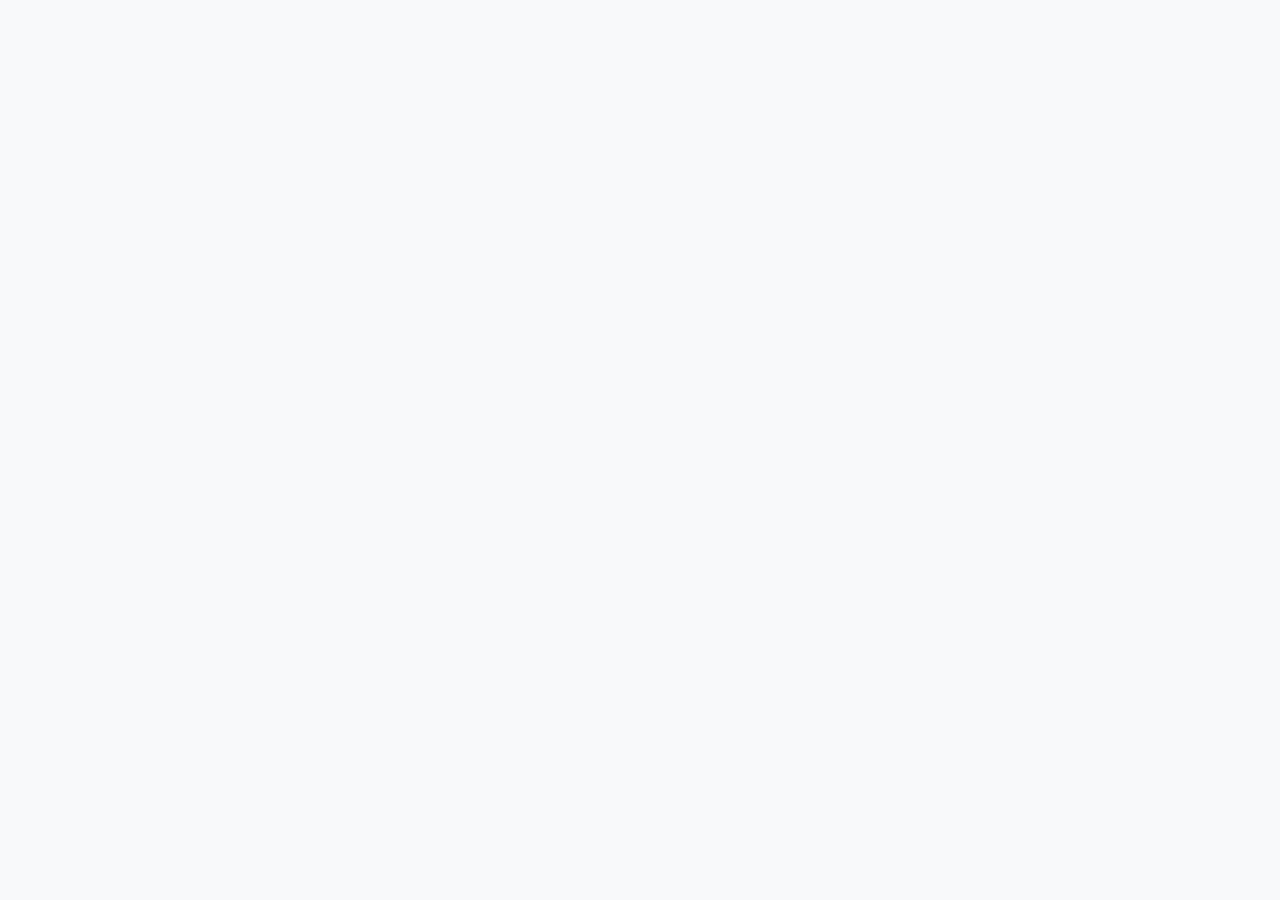
==== index.html @ db217e73 "Add files via upload Đẩy code web lên lần đầu" ====
<!doctype html>
<html lang="en">
  <head>
    <meta charset="UTF-8" />
    <meta name="viewport" content="width=device-width, initial-scale=1.0" />
    <title>My Google AI Studio App</title>
    <script type="module" crossorigin src="/assets/index-Dp4hn4oS.js"></script>
    <link rel="stylesheet" crossorigin href="/assets/index-V5Ql2SDC.css">
  </head>
  <body>
    <div id="root"></div>
  </body>
</html>
---- assets/index-V5Ql2SDC.css ----
@import"https://fonts.googleapis.com/css2?family=Inter:wght@400;500;600;700&family=Playfair+Display:ital,wght@0,400;0,600;0,700;1,400&display=swap";/*! tailwindcss v4.2.1 | MIT License | https://tailwindcss.com */@layer properties{@supports (((-webkit-hyphens:none)) and (not (margin-trim:inline))) or ((-moz-orient:inline) and (not (color:rgb(from red r g b)))){*,:before,:after,::backdrop{--tw-translate-x:0;--tw-translate-y:0;--tw-translate-z:0;--tw-rotate-x:initial;--tw-rotate-y:initial;--tw-rotate-z:initial;--tw-skew-x:initial;--tw-skew-y:initial;--tw-space-y-reverse:0;--tw-space-x-reverse:0;--tw-divide-y-reverse:0;--tw-border-style:solid;--tw-gradient-position:initial;--tw-gradient-from:#0000;--tw-gradient-via:#0000;--tw-gradient-to:#0000;--tw-gradient-stops:initial;--tw-gradient-via-stops:initial;--tw-gradient-from-position:0%;--tw-gradient-via-position:50%;--tw-gradient-to-position:100%;--tw-leading:initial;--tw-font-weight:initial;--tw-tracking:initial;--tw-shadow:0 0 #0000;--tw-shadow-color:initial;--tw-shadow-alpha:100%;--tw-inset-shadow:0 0 #0000;--tw-inset-shadow-color:initial;--tw-inset-shadow-alpha:100%;--tw-ring-color:initial;--tw-ring-shadow:0 0 #0000;--tw-inset-ring-color:initial;--tw-inset-ring-shadow:0 0 #0000;--tw-ring-inset:initial;--tw-ring-offset-width:0px;--tw-ring-offset-color:#fff;--tw-ring-offset-shadow:0 0 #0000;--tw-blur:initial;--tw-brightness:initial;--tw-contrast:initial;--tw-grayscale:initial;--tw-hue-rotate:initial;--tw-invert:initial;--tw-opacity:initial;--tw-saturate:initial;--tw-sepia:initial;--tw-drop-shadow:initial;--tw-drop-shadow-color:initial;--tw-drop-shadow-alpha:100%;--tw-drop-shadow-size:initial;--tw-backdrop-blur:initial;--tw-backdrop-brightness:initial;--tw-backdrop-contrast:initial;--tw-backdrop-grayscale:initial;--tw-backdrop-hue-rotate:initial;--tw-backdrop-invert:initial;--tw-backdrop-opacity:initial;--tw-backdrop-saturate:initial;--tw-backdrop-sepia:initial;--tw-duration:initial;--tw-scale-x:1;--tw-scale-y:1;--tw-scale-z:1}}}@layer theme{:root,:host{--font-sans:"Inter", ui-sans-serif, system-ui, sans-serif;--font-serif:"Playfair Display", ui-serif, Georgia, serif;--font-mono:ui-monospace, SFMono-Regular, Menlo, Monaco, Consolas, "Liberation Mono", "Courier New", monospace;--color-red-50:oklch(97.1% .013 17.38);--color-red-100:oklch(93.6% .032 17.717);--color-red-200:oklch(88.5% .062 18.334);--color-red-400:oklch(70.4% .191 22.216);--color-red-500:oklch(63.7% .237 25.331);--color-red-600:oklch(57.7% .245 27.325);--color-red-700:oklch(50.5% .213 27.518);--color-red-800:oklch(44.4% .177 26.899);--color-red-900:oklch(39.6% .141 25.723);--color-orange-50:oklch(98% .016 73.684);--color-orange-100:oklch(95.4% .038 75.164);--color-orange-200:oklch(90.1% .076 70.697);--color-orange-600:oklch(64.6% .222 41.116);--color-orange-700:oklch(55.3% .195 38.402);--color-orange-800:oklch(47% .157 37.304);--color-amber-50:oklch(98.7% .022 95.277);--color-amber-100:oklch(96.2% .059 95.617);--color-amber-200:oklch(92.4% .12 95.746);--color-amber-400:oklch(82.8% .189 84.429);--color-amber-500:oklch(76.9% .188 70.08);--color-amber-600:oklch(66.6% .179 58.318);--color-amber-700:oklch(55.5% .163 48.998);--color-amber-800:oklch(47.3% .137 46.201);--color-yellow-50:oklch(98.7% .026 102.212);--color-yellow-100:oklch(97.3% .071 103.193);--color-yellow-200:oklch(94.5% .129 101.54);--color-yellow-500:oklch(79.5% .184 86.047);--color-yellow-600:oklch(68.1% .162 75.834);--color-yellow-700:oklch(55.4% .135 66.442);--color-yellow-800:oklch(47.6% .114 61.907);--color-green-50:oklch(98.2% .018 155.826);--color-green-100:oklch(96.2% .044 156.743);--color-green-200:oklch(92.5% .084 155.995);--color-green-500:oklch(72.3% .219 149.579);--color-green-600:oklch(62.7% .194 149.214);--color-green-700:oklch(52.7% .154 150.069);--color-green-800:oklch(44.8% .119 151.328);--color-emerald-50:oklch(97.9% .021 166.113);--color-emerald-100:oklch(95% .052 163.051);--color-emerald-200:oklch(90.5% .093 164.15);--color-emerald-500:oklch(69.6% .17 162.48);--color-emerald-600:oklch(59.6% .145 163.225);--color-emerald-700:oklch(50.8% .118 165.612);--color-emerald-800:oklch(43.2% .095 166.913);--color-blue-50:oklch(97% .014 254.604);--color-blue-100:oklch(93.2% .032 255.585);--color-blue-200:oklch(88.2% .059 254.128);--color-blue-400:oklch(70.7% .165 254.624);--color-blue-500:oklch(62.3% .214 259.815);--color-blue-600:oklch(54.6% .245 262.881);--color-blue-700:oklch(48.8% .243 264.376);--color-blue-800:oklch(42.4% .199 265.638);--color-blue-900:oklch(37.9% .146 265.522);--color-indigo-100:oklch(93% .034 272.788);--color-indigo-600:oklch(51.1% .262 276.966);--color-indigo-700:oklch(45.7% .24 277.023);--color-violet-100:oklch(94.3% .029 294.588);--color-violet-600:oklch(54.1% .281 293.009);--color-violet-700:oklch(49.1% .27 292.581);--color-slate-50:oklch(98.4% .003 247.858);--color-slate-100:oklch(96.8% .007 247.896);--color-slate-200:oklch(92.9% .013 255.508);--color-slate-600:oklch(44.6% .043 257.281);--color-slate-700:oklch(37.2% .044 257.287);--color-gray-50:oklch(98.5% .002 247.839);--color-gray-100:oklch(96.7% .003 264.542);--color-gray-200:oklch(92.8% .006 264.531);--color-gray-300:oklch(87.2% .01 258.338);--color-gray-400:oklch(70.7% .022 261.325);--color-gray-500:oklch(55.1% .027 264.364);--color-gray-600:oklch(44.6% .03 256.802);--color-gray-700:oklch(37.3% .034 259.733);--color-gray-800:oklch(27.8% .033 256.848);--color-gray-900:oklch(21% .034 264.665);--color-black:#000;--color-white:#fff;--spacing:.25rem;--container-sm:24rem;--container-md:28rem;--container-2xl:42rem;--container-4xl:56rem;--text-xs:.75rem;--text-xs--line-height:calc(1 / .75);--text-sm:.875rem;--text-sm--line-height:calc(1.25 / .875);--text-base:1rem;--text-base--line-height: 1.5 ;--text-lg:1.125rem;--text-lg--line-height:calc(1.75 / 1.125);--text-xl:1.25rem;--text-xl--line-height:calc(1.75 / 1.25);--text-2xl:1.5rem;--text-2xl--line-height:calc(2 / 1.5);--text-3xl:1.875rem;--text-3xl--line-height: 1.2 ;--text-5xl:3rem;--text-5xl--line-height:1;--font-weight-normal:400;--font-weight-medium:500;--font-weight-semibold:600;--font-weight-bold:700;--font-weight-extrabold:800;--font-weight-black:900;--tracking-wider:.05em;--leading-tight:1.25;--radius-sm:.25rem;--radius-md:.375rem;--radius-lg:.5rem;--radius-xl:.75rem;--radius-2xl:1rem;--drop-shadow-sm:0 1px 2px #00000026;--drop-shadow-2xl:0 25px 25px #00000026;--animate-spin:spin 1s linear infinite;--animate-pulse:pulse 2s cubic-bezier(.4, 0, .6, 1) infinite;--blur-sm:8px;--default-transition-duration:.15s;--default-transition-timing-function:cubic-bezier(.4, 0, .2, 1);--default-font-family:var(--font-sans);--default-mono-font-family:var(--font-mono);--color-chess-gold:#eab308}}@layer base{*,:after,:before,::backdrop{box-sizing:border-box;border:0 solid;margin:0;padding:0}::file-selector-button{box-sizing:border-box;border:0 solid;margin:0;padding:0}html,:host{-webkit-text-size-adjust:100%;-moz-tab-size:4;tab-size:4;line-height:1.5;font-family:var(--default-font-family,ui-sans-serif, system-ui, sans-serif, "Apple Color Emoji", "Segoe UI Emoji", "Segoe UI Symbol", "Noto Color Emoji");font-feature-settings:var(--default-font-feature-settings,normal);font-variation-settings:var(--default-font-variation-settings,normal);-webkit-tap-highlight-color:transparent}hr{height:0;color:inherit;border-top-width:1px}abbr:where([title]){-webkit-text-decoration:underline dotted;text-decoration:underline dotted}h1,h2,h3,h4,h5,h6{font-size:inherit;font-weight:inherit}a{color:inherit;-webkit-text-decoration:inherit;text-decoration:inherit}b,strong{font-weight:bolder}code,kbd,samp,pre{font-family:var(--default-mono-font-family,ui-monospace, SFMono-Regular, Menlo, Monaco, Consolas, "Liberation Mono", "Courier New", monospace);font-feature-settings:var(--default-mono-font-feature-settings,normal);font-variation-settings:var(--default-mono-font-variation-settings,normal);font-size:1em}small{font-size:80%}sub,sup{vertical-align:baseline;font-size:75%;line-height:0;position:relative}sub{bottom:-.25em}sup{top:-.5em}table{text-indent:0;border-color:inherit;border-collapse:collapse}:-moz-focusring{outline:auto}progress{vertical-align:baseline}summary{display:list-item}ol,ul,menu{list-style:none}img,svg,video,canvas,audio,iframe,embed,object{vertical-align:middle;display:block}img,video{max-width:100%;height:auto}button,input,select,optgroup,textarea{font:inherit;font-feature-settings:inherit;font-variation-settings:inherit;letter-spacing:inherit;color:inherit;opacity:1;background-color:#0000;border-radius:0}::file-selector-button{font:inherit;font-feature-settings:inherit;font-variation-settings:inherit;letter-spacing:inherit;color:inherit;opacity:1;background-color:#0000;border-radius:0}:where(select:is([multiple],[size])) optgroup{font-weight:bolder}:where(select:is([multiple],[size])) optgroup option{padding-inline-start:20px}::file-selector-button{margin-inline-end:4px}::placeholder{opacity:1}@supports (not ((-webkit-appearance:-apple-pay-button))) or (contain-intrinsic-size:1px){::placeholder{color:currentColor}@supports (color:color-mix(in lab,red,red)){::placeholder{color:color-mix(in oklab,currentcolor 50%,transparent)}}}textarea{resize:vertical}::-webkit-search-decoration{-webkit-appearance:none}::-webkit-date-and-time-value{min-height:1lh;text-align:inherit}::-webkit-datetime-edit{display:inline-flex}::-webkit-datetime-edit-fields-wrapper{padding:0}::-webkit-datetime-edit{padding-block:0}::-webkit-datetime-edit-year-field{padding-block:0}::-webkit-datetime-edit-month-field{padding-block:0}::-webkit-datetime-edit-day-field{padding-block:0}::-webkit-datetime-edit-hour-field{padding-block:0}::-webkit-datetime-edit-minute-field{padding-block:0}::-webkit-datetime-edit-second-field{padding-block:0}::-webkit-datetime-edit-millisecond-field{padding-block:0}::-webkit-datetime-edit-meridiem-field{padding-block:0}::-webkit-calendar-picker-indicator{line-height:1}:-moz-ui-invalid{box-shadow:none}button,input:where([type=button],[type=reset],[type=submit]){-webkit-appearance:button;-moz-appearance:button;appearance:button}::file-selector-button{-webkit-appearance:button;-moz-appearance:button;appearance:button}::-webkit-inner-spin-button{height:auto}::-webkit-outer-spin-button{height:auto}[hidden]:where(:not([hidden=until-found])){display:none!important}body{font-family:var(--font-sans);font-size:var(--text-sm);line-height:var(--tw-leading,var(--text-sm--line-height));color:var(--color-gray-800);background-color:#f8f9fa}h1,h2,h3,h4,h5,h6{font-family:var(--font-serif)}}@layer components;@layer utilities{.pointer-events-none{pointer-events:none}.absolute{position:absolute}.fixed{position:fixed}.relative{position:relative}.sticky{position:sticky}.-inset-4{inset:calc(var(--spacing) * -4)}.inset-0{inset:calc(var(--spacing) * 0)}.inset-y-0{inset-block:calc(var(--spacing) * 0)}.start{inset-inline-start:var(--spacing)}.-top-2{top:calc(var(--spacing) * -2)}.top-0{top:calc(var(--spacing) * 0)}.top-1\/2{top:50%}.top-4{top:calc(var(--spacing) * 4)}.right-0{right:calc(var(--spacing) * 0)}.right-4{right:calc(var(--spacing) * 4)}.left-0{left:calc(var(--spacing) * 0)}.left-1\/2{left:50%}.left-3{left:calc(var(--spacing) * 3)}.z-0{z-index:0}.z-10{z-index:10}.z-20{z-index:20}.z-30{z-index:30}.z-50{z-index:50}.z-\[60\]{z-index:60}.z-\[100\]{z-index:100}.col-span-2{grid-column:span 2/span 2}.col-span-3{grid-column:span 3/span 3}.col-span-4{grid-column:span 4/span 4}.col-span-5{grid-column:span 5/span 5}.col-span-full{grid-column:1/-1}.mx-4{margin-inline:calc(var(--spacing) * 4)}.mx-auto{margin-inline:auto}.-mt-2{margin-top:calc(var(--spacing) * -2)}.mt-0\.5{margin-top:calc(var(--spacing) * .5)}.mt-1{margin-top:calc(var(--spacing) * 1)}.mt-2{margin-top:calc(var(--spacing) * 2)}.mt-3{margin-top:calc(var(--spacing) * 3)}.mt-4{margin-top:calc(var(--spacing) * 4)}.mt-6{margin-top:calc(var(--spacing) * 6)}.mt-8{margin-top:calc(var(--spacing) * 8)}.mt-12{margin-top:calc(var(--spacing) * 12)}.mr-1{margin-right:calc(var(--spacing) * 1)}.mr-1\.5{margin-right:calc(var(--spacing) * 1.5)}.mr-2{margin-right:calc(var(--spacing) * 2)}.mr-3{margin-right:calc(var(--spacing) * 3)}.mr-4{margin-right:calc(var(--spacing) * 4)}.mb-1{margin-bottom:calc(var(--spacing) * 1)}.mb-2{margin-bottom:calc(var(--spacing) * 2)}.mb-3{margin-bottom:calc(var(--spacing) * 3)}.mb-4{margin-bottom:calc(var(--spacing) * 4)}.mb-6{margin-bottom:calc(var(--spacing) * 6)}.mb-8{margin-bottom:calc(var(--spacing) * 8)}.ml-1{margin-left:calc(var(--spacing) * 1)}.ml-2{margin-left:calc(var(--spacing) * 2)}.ml-3{margin-left:calc(var(--spacing) * 3)}.ml-4{margin-left:calc(var(--spacing) * 4)}.ml-5{margin-left:calc(var(--spacing) * 5)}.ml-auto{margin-left:auto}.line-clamp-2{-webkit-line-clamp:2;-webkit-box-orient:vertical;display:-webkit-box;overflow:hidden}.block{display:block}.flex{display:flex}.grid{display:grid}.hidden{display:none}.inline-block{display:inline-block}.inline-flex{display:inline-flex}.table{display:table}.h-0{height:calc(var(--spacing) * 0)}.h-1{height:calc(var(--spacing) * 1)}.h-3{height:calc(var(--spacing) * 3)}.h-3\.5{height:calc(var(--spacing) * 3.5)}.h-4{height:calc(var(--spacing) * 4)}.h-5{height:calc(var(--spacing) * 5)}.h-6{height:calc(var(--spacing) * 6)}.h-8{height:calc(var(--spacing) * 8)}.h-10{height:calc(var(--spacing) * 10)}.h-12{height:calc(var(--spacing) * 12)}.h-16{height:calc(var(--spacing) * 16)}.h-20{height:calc(var(--spacing) * 20)}.h-24{height:calc(var(--spacing) * 24)}.h-32{height:calc(var(--spacing) * 32)}.h-64{height:calc(var(--spacing) * 64)}.h-80{height:calc(var(--spacing) * 80)}.h-\[300px\]{height:300px}.h-\[550px\]{height:550px}.h-full{height:100%}.h-screen{height:100vh}.max-h-48{max-height:calc(var(--spacing) * 48)}.max-h-60{max-height:calc(var(--spacing) * 60)}.max-h-\[90vh\]{max-height:90vh}.max-h-\[400px\]{max-height:400px}.min-h-\[80px\]{min-height:80px}.min-h-\[200px\]{min-height:200px}.min-h-\[550px\]{min-height:550px}.min-h-screen{min-height:100vh}.w-0{width:calc(var(--spacing) * 0)}.w-1{width:calc(var(--spacing) * 1)}.w-3{width:calc(var(--spacing) * 3)}.w-3\.5{width:calc(var(--spacing) * 3.5)}.w-4{width:calc(var(--spacing) * 4)}.w-5{width:calc(var(--spacing) * 5)}.w-6{width:calc(var(--spacing) * 6)}.w-8{width:calc(var(--spacing) * 8)}.w-10{width:calc(var(--spacing) * 10)}.w-12{width:calc(var(--spacing) * 12)}.w-16{width:calc(var(--spacing) * 16)}.w-20{width:calc(var(--spacing) * 20)}.w-24{width:calc(var(--spacing) * 24)}.w-32{width:calc(var(--spacing) * 32)}.w-64{width:calc(var(--spacing) * 64)}.w-80{width:calc(var(--spacing) * 80)}.w-\[300px\]{width:300px}.w-fit{width:fit-content}.w-full{width:100%}.max-w-2xl{max-width:var(--container-2xl)}.max-w-4xl{max-width:var(--container-4xl)}.max-w-\[200px\]{max-width:200px}.max-w-md{max-width:var(--container-md)}.max-w-sm{max-width:var(--container-sm)}.min-w-\[80px\]{min-width:80px}.min-w-full{min-width:100%}.flex-1{flex:1}.flex-shrink-0{flex-shrink:0}.border-collapse{border-collapse:collapse}.-translate-x-1\/2{--tw-translate-x: -50% ;translate:var(--tw-translate-x) var(--tw-translate-y)}.-translate-x-full{--tw-translate-x:-100%;translate:var(--tw-translate-x) var(--tw-translate-y)}.translate-x-0{--tw-translate-x:calc(var(--spacing) * 0);translate:var(--tw-translate-x) var(--tw-translate-y)}.-translate-y-1\/2{--tw-translate-y: -50% ;translate:var(--tw-translate-x) var(--tw-translate-y)}.translate-y-20{--tw-translate-y:calc(var(--spacing) * 20);translate:var(--tw-translate-x) var(--tw-translate-y)}.-rotate-12{rotate:-12deg}.rotate-12{rotate:12deg}.rotate-180{rotate:180deg}.-skew-x-12{--tw-skew-x:skewX( -12deg );transform:var(--tw-rotate-x,) var(--tw-rotate-y,) var(--tw-rotate-z,) var(--tw-skew-x,) var(--tw-skew-y,)}.transform{transform:var(--tw-rotate-x,) var(--tw-rotate-y,) var(--tw-rotate-z,) var(--tw-skew-x,) var(--tw-skew-y,)}.animate-pulse{animation:var(--animate-pulse)}.animate-spin{animation:var(--animate-spin)}.cursor-pointer{cursor:pointer}.resize-none{resize:none}.list-disc{list-style-type:disc}.appearance-none{-webkit-appearance:none;-moz-appearance:none;appearance:none}.grid-cols-1{grid-template-columns:repeat(1,minmax(0,1fr))}.grid-cols-2{grid-template-columns:repeat(2,minmax(0,1fr))}.grid-cols-3{grid-template-columns:repeat(3,minmax(0,1fr))}.grid-cols-12{grid-template-columns:repeat(12,minmax(0,1fr))}.flex-col{flex-direction:column}.flex-wrap{flex-wrap:wrap}.items-center{align-items:center}.items-start{align-items:flex-start}.justify-between{justify-content:space-between}.justify-center{justify-content:center}.justify-end{justify-content:flex-end}.justify-start{justify-content:flex-start}.gap-2{gap:calc(var(--spacing) * 2)}.gap-3{gap:calc(var(--spacing) * 3)}.gap-4{gap:calc(var(--spacing) * 4)}.gap-6{gap:calc(var(--spacing) * 6)}:where(.space-y-1>:not(:last-child)){--tw-space-y-reverse:0;margin-block-start:calc(calc(var(--spacing) * 1) * var(--tw-space-y-reverse));margin-block-end:calc(calc(var(--spacing) * 1) * calc(1 - var(--tw-space-y-reverse)))}:where(.space-y-2>:not(:last-child)){--tw-space-y-reverse:0;margin-block-start:calc(calc(var(--spacing) * 2) * var(--tw-space-y-reverse));margin-block-end:calc(calc(var(--spacing) * 2) * calc(1 - var(--tw-space-y-reverse)))}:where(.space-y-3>:not(:last-child)){--tw-space-y-reverse:0;margin-block-start:calc(calc(var(--spacing) * 3) * var(--tw-space-y-reverse));margin-block-end:calc(calc(var(--spacing) * 3) * calc(1 - var(--tw-space-y-reverse)))}:where(.space-y-4>:not(:last-child)){--tw-space-y-reverse:0;margin-block-start:calc(calc(var(--spacing) * 4) * var(--tw-space-y-reverse));margin-block-end:calc(calc(var(--spacing) * 4) * calc(1 - var(--tw-space-y-reverse)))}:where(.space-y-6>:not(:last-child)){--tw-space-y-reverse:0;margin-block-start:calc(calc(var(--spacing) * 6) * var(--tw-space-y-reverse));margin-block-end:calc(calc(var(--spacing) * 6) * calc(1 - var(--tw-space-y-reverse)))}:where(.space-y-8>:not(:last-child)){--tw-space-y-reverse:0;margin-block-start:calc(calc(var(--spacing) * 8) * var(--tw-space-y-reverse));margin-block-end:calc(calc(var(--spacing) * 8) * calc(1 - var(--tw-space-y-reverse)))}:where(.space-x-1>:not(:last-child)){--tw-space-x-reverse:0;margin-inline-start:calc(calc(var(--spacing) * 1) * var(--tw-space-x-reverse));margin-inline-end:calc(calc(var(--spacing) * 1) * calc(1 - var(--tw-space-x-reverse)))}:where(.space-x-2>:not(:last-child)){--tw-space-x-reverse:0;margin-inline-start:calc(calc(var(--spacing) * 2) * var(--tw-space-x-reverse));margin-inline-end:calc(calc(var(--spacing) * 2) * calc(1 - var(--tw-space-x-reverse)))}:where(.space-x-3>:not(:last-child)){--tw-space-x-reverse:0;margin-inline-start:calc(calc(var(--spacing) * 3) * var(--tw-space-x-reverse));margin-inline-end:calc(calc(var(--spacing) * 3) * calc(1 - var(--tw-space-x-reverse)))}:where(.space-x-4>:not(:last-child)){--tw-space-x-reverse:0;margin-inline-start:calc(calc(var(--spacing) * 4) * var(--tw-space-x-reverse));margin-inline-end:calc(calc(var(--spacing) * 4) * calc(1 - var(--tw-space-x-reverse)))}:where(.space-x-6>:not(:last-child)){--tw-space-x-reverse:0;margin-inline-start:calc(calc(var(--spacing) * 6) * var(--tw-space-x-reverse));margin-inline-end:calc(calc(var(--spacing) * 6) * calc(1 - var(--tw-space-x-reverse)))}.gap-y-2{row-gap:calc(var(--spacing) * 2)}:where(.divide-y>:not(:last-child)){--tw-divide-y-reverse:0;border-bottom-style:var(--tw-border-style);border-top-style:var(--tw-border-style);border-top-width:calc(1px * var(--tw-divide-y-reverse));border-bottom-width:calc(1px * calc(1 - var(--tw-divide-y-reverse)))}:where(.divide-gray-100>:not(:last-child)){border-color:var(--color-gray-100)}:where(.divide-gray-200>:not(:last-child)){border-color:var(--color-gray-200)}.truncate{text-overflow:ellipsis;white-space:nowrap;overflow:hidden}.overflow-hidden{overflow:hidden}.overflow-x-auto{overflow-x:auto}.overflow-x-hidden{overflow-x:hidden}.overflow-y-auto{overflow-y:auto}.rounded{border-radius:.25rem}.rounded-2xl{border-radius:var(--radius-2xl)}.rounded-full{border-radius:3.40282e38px}.rounded-lg{border-radius:var(--radius-lg)}.rounded-md{border-radius:var(--radius-md)}.rounded-sm{border-radius:var(--radius-sm)}.rounded-xl{border-radius:var(--radius-xl)}.rounded-t-lg{border-top-left-radius:var(--radius-lg);border-top-right-radius:var(--radius-lg)}.rounded-b-lg{border-bottom-right-radius:var(--radius-lg);border-bottom-left-radius:var(--radius-lg)}.rounded-b-xl{border-bottom-right-radius:var(--radius-xl);border-bottom-left-radius:var(--radius-xl)}.border{border-style:var(--tw-border-style);border-width:1px}.border-2{border-style:var(--tw-border-style);border-width:2px}.border-4{border-style:var(--tw-border-style);border-width:4px}.border-8{border-style:var(--tw-border-style);border-width:8px}.border-t{border-top-style:var(--tw-border-style);border-top-width:1px}.border-t-0{border-top-style:var(--tw-border-style);border-top-width:0}.border-t-\[20px\]{border-top-style:var(--tw-border-style);border-top-width:20px}.border-r{border-right-style:var(--tw-border-style);border-right-width:1px}.border-r-\[12px\]{border-right-style:var(--tw-border-style);border-right-width:12px}.border-b{border-bottom-style:var(--tw-border-style);border-bottom-width:1px}.border-b-2{border-bottom-style:var(--tw-border-style);border-bottom-width:2px}.border-l-\[12px\]{border-left-style:var(--tw-border-style);border-left-width:12px}.border-dashed{--tw-border-style:dashed;border-style:dashed}.border-amber-100{border-color:var(--color-amber-100)}.border-amber-200{border-color:var(--color-amber-200)}.border-blue-100{border-color:var(--color-blue-100)}.border-blue-200{border-color:var(--color-blue-200)}.border-emerald-100{border-color:var(--color-emerald-100)}.border-emerald-200{border-color:var(--color-emerald-200)}.border-emerald-600{border-color:var(--color-emerald-600)}.border-gray-50{border-color:var(--color-gray-50)}.border-gray-100{border-color:var(--color-gray-100)}.border-gray-200{border-color:var(--color-gray-200)}.border-gray-300{border-color:var(--color-gray-300)}.border-gray-900{border-color:var(--color-gray-900)}.border-green-200{border-color:var(--color-green-200)}.border-orange-200{border-color:var(--color-orange-200)}.border-red-100{border-color:var(--color-red-100)}.border-red-200{border-color:var(--color-red-200)}.border-red-600{border-color:var(--color-red-600)}.border-slate-200{border-color:var(--color-slate-200)}.border-transparent{border-color:#0000}.border-white{border-color:var(--color-white)}.border-white\/5{border-color:#ffffff0d}@supports (color:color-mix(in lab,red,red)){.border-white\/5{border-color:color-mix(in oklab,var(--color-white) 5%,transparent)}}.border-white\/10{border-color:#ffffff1a}@supports (color:color-mix(in lab,red,red)){.border-white\/10{border-color:color-mix(in oklab,var(--color-white) 10%,transparent)}}.border-yellow-200{border-color:var(--color-yellow-200)}.border-t-red-600{border-top-color:var(--color-red-600)}.border-r-transparent{border-right-color:#0000}.border-l-transparent{border-left-color:#0000}.bg-\[\#1a1a1a\]{background-color:#1a1a1a}.bg-amber-50{background-color:var(--color-amber-50)}.bg-amber-50\/30{background-color:#fffbeb4d}@supports (color:color-mix(in lab,red,red)){.bg-amber-50\/30{background-color:color-mix(in oklab,var(--color-amber-50) 30%,transparent)}}.bg-amber-100{background-color:var(--color-amber-100)}.bg-amber-500{background-color:var(--color-amber-500)}.bg-amber-500\/10{background-color:#f99c001a}@supports (color:color-mix(in lab,red,red)){.bg-amber-500\/10{background-color:color-mix(in oklab,var(--color-amber-500) 10%,transparent)}}.bg-amber-500\/20{background-color:#f99c0033}@supports (color:color-mix(in lab,red,red)){.bg-amber-500\/20{background-color:color-mix(in oklab,var(--color-amber-500) 20%,transparent)}}.bg-amber-600{background-color:var(--color-amber-600)}.bg-black{background-color:var(--color-black)}.bg-black\/50{background-color:#00000080}@supports (color:color-mix(in lab,red,red)){.bg-black\/50{background-color:color-mix(in oklab,var(--color-black) 50%,transparent)}}.bg-blue-50{background-color:var(--color-blue-50)}.bg-blue-100{background-color:var(--color-blue-100)}.bg-blue-600{background-color:var(--color-blue-600)}.bg-emerald-50{background-color:var(--color-emerald-50)}.bg-emerald-100{background-color:var(--color-emerald-100)}.bg-emerald-500{background-color:var(--color-emerald-500)}.bg-emerald-600{background-color:var(--color-emerald-600)}.bg-gray-50{background-color:var(--color-gray-50)}.bg-gray-50\/50{background-color:#f9fafb80}@supports (color:color-mix(in lab,red,red)){.bg-gray-50\/50{background-color:color-mix(in oklab,var(--color-gray-50) 50%,transparent)}}.bg-gray-100{background-color:var(--color-gray-100)}.bg-gray-200{background-color:var(--color-gray-200)}.bg-gray-900{background-color:var(--color-gray-900)}.bg-green-50{background-color:var(--color-green-50)}.bg-green-100{background-color:var(--color-green-100)}.bg-indigo-100{background-color:var(--color-indigo-100)}.bg-orange-50{background-color:var(--color-orange-50)}.bg-orange-100{background-color:var(--color-orange-100)}.bg-red-50{background-color:var(--color-red-50)}.bg-red-100{background-color:var(--color-red-100)}.bg-red-500{background-color:var(--color-red-500)}.bg-red-600{background-color:var(--color-red-600)}.bg-slate-50{background-color:var(--color-slate-50)}.bg-slate-100{background-color:var(--color-slate-100)}.bg-violet-100{background-color:var(--color-violet-100)}.bg-white{background-color:var(--color-white)}.bg-white\/5{background-color:#ffffff0d}@supports (color:color-mix(in lab,red,red)){.bg-white\/5{background-color:color-mix(in oklab,var(--color-white) 5%,transparent)}}.bg-white\/20{background-color:#fff3}@supports (color:color-mix(in lab,red,red)){.bg-white\/20{background-color:color-mix(in oklab,var(--color-white) 20%,transparent)}}.bg-white\/90{background-color:#ffffffe6}@supports (color:color-mix(in lab,red,red)){.bg-white\/90{background-color:color-mix(in oklab,var(--color-white) 90%,transparent)}}.bg-yellow-50{background-color:var(--color-yellow-50)}.bg-yellow-100{background-color:var(--color-yellow-100)}.bg-gradient-to-r{--tw-gradient-position:to right in oklab;background-image:linear-gradient(var(--tw-gradient-stops))}.from-amber-400{--tw-gradient-from:var(--color-amber-400);--tw-gradient-stops:var(--tw-gradient-via-stops,var(--tw-gradient-position), var(--tw-gradient-from) var(--tw-gradient-from-position), var(--tw-gradient-to) var(--tw-gradient-to-position))}.from-red-600{--tw-gradient-from:var(--color-red-600);--tw-gradient-stops:var(--tw-gradient-via-stops,var(--tw-gradient-position), var(--tw-gradient-from) var(--tw-gradient-from-position), var(--tw-gradient-to) var(--tw-gradient-to-position))}.to-orange-600{--tw-gradient-to:var(--color-orange-600);--tw-gradient-stops:var(--tw-gradient-via-stops,var(--tw-gradient-position), var(--tw-gradient-from) var(--tw-gradient-from-position), var(--tw-gradient-to) var(--tw-gradient-to-position))}.to-yellow-600{--tw-gradient-to:var(--color-yellow-600);--tw-gradient-stops:var(--tw-gradient-via-stops,var(--tw-gradient-position), var(--tw-gradient-from) var(--tw-gradient-from-position), var(--tw-gradient-to) var(--tw-gradient-to-position))}.fill-current{fill:currentColor}.object-cover{object-fit:cover}.p-0{padding:calc(var(--spacing) * 0)}.p-1{padding:calc(var(--spacing) * 1)}.p-1\.5{padding:calc(var(--spacing) * 1.5)}.p-2{padding:calc(var(--spacing) * 2)}.p-3{padding:calc(var(--spacing) * 3)}.p-4{padding:calc(var(--spacing) * 4)}.p-6{padding:calc(var(--spacing) * 6)}.p-8{padding:calc(var(--spacing) * 8)}.p-12{padding:calc(var(--spacing) * 12)}.px-2{padding-inline:calc(var(--spacing) * 2)}.px-2\.5{padding-inline:calc(var(--spacing) * 2.5)}.px-3{padding-inline:calc(var(--spacing) * 3)}.px-4{padding-inline:calc(var(--spacing) * 4)}.px-6{padding-inline:calc(var(--spacing) * 6)}.px-8{padding-inline:calc(var(--spacing) * 8)}.px-12{padding-inline:calc(var(--spacing) * 12)}.py-0\.5{padding-block:calc(var(--spacing) * .5)}.py-1{padding-block:calc(var(--spacing) * 1)}.py-1\.5{padding-block:calc(var(--spacing) * 1.5)}.py-2{padding-block:calc(var(--spacing) * 2)}.py-3{padding-block:calc(var(--spacing) * 3)}.py-4{padding-block:calc(var(--spacing) * 4)}.py-5{padding-block:calc(var(--spacing) * 5)}.py-8{padding-block:calc(var(--spacing) * 8)}.py-12{padding-block:calc(var(--spacing) * 12)}.pt-4{padding-top:calc(var(--spacing) * 4)}.pr-2{padding-right:calc(var(--spacing) * 2)}.pr-4{padding-right:calc(var(--spacing) * 4)}.pr-6{padding-right:calc(var(--spacing) * 6)}.pr-8{padding-right:calc(var(--spacing) * 8)}.pr-10{padding-right:calc(var(--spacing) * 10)}.pb-2{padding-bottom:calc(var(--spacing) * 2)}.pb-4{padding-bottom:calc(var(--spacing) * 4)}.pl-2{padding-left:calc(var(--spacing) * 2)}.pl-3{padding-left:calc(var(--spacing) * 3)}.pl-9{padding-left:calc(var(--spacing) * 9)}.pl-10{padding-left:calc(var(--spacing) * 10)}.pl-11{padding-left:calc(var(--spacing) * 11)}.text-center{text-align:center}.text-left{text-align:left}.text-right{text-align:right}.font-mono{font-family:var(--font-mono)}.font-serif{font-family:var(--font-serif)}.text-2xl{font-size:var(--text-2xl);line-height:var(--tw-leading,var(--text-2xl--line-height))}.text-3xl{font-size:var(--text-3xl);line-height:var(--tw-leading,var(--text-3xl--line-height))}.text-5xl{font-size:var(--text-5xl);line-height:var(--tw-leading,var(--text-5xl--line-height))}.text-base{font-size:var(--text-base);line-height:var(--tw-leading,var(--text-base--line-height))}.text-lg{font-size:var(--text-lg);line-height:var(--tw-leading,var(--text-lg--line-height))}.text-sm{font-size:var(--text-sm);line-height:var(--tw-leading,var(--text-sm--line-height))}.text-xl{font-size:var(--text-xl);line-height:var(--tw-leading,var(--text-xl--line-height))}.text-xs{font-size:var(--text-xs);line-height:var(--tw-leading,var(--text-xs--line-height))}.text-\[10px\]{font-size:10px}.leading-5{--tw-leading:calc(var(--spacing) * 5);line-height:calc(var(--spacing) * 5)}.leading-tight{--tw-leading:var(--leading-tight);line-height:var(--leading-tight)}.font-black{--tw-font-weight:var(--font-weight-black);font-weight:var(--font-weight-black)}.font-bold{--tw-font-weight:var(--font-weight-bold);font-weight:var(--font-weight-bold)}.font-extrabold{--tw-font-weight:var(--font-weight-extrabold);font-weight:var(--font-weight-extrabold)}.font-medium{--tw-font-weight:var(--font-weight-medium);font-weight:var(--font-weight-medium)}.font-normal{--tw-font-weight:var(--font-weight-normal);font-weight:var(--font-weight-normal)}.font-semibold{--tw-font-weight:var(--font-weight-semibold);font-weight:var(--font-weight-semibold)}.tracking-wider{--tw-tracking:var(--tracking-wider);letter-spacing:var(--tracking-wider)}.whitespace-nowrap{white-space:nowrap}.text-amber-500{color:var(--color-amber-500)}.text-amber-600{color:var(--color-amber-600)}.text-amber-700{color:var(--color-amber-700)}.text-amber-800{color:var(--color-amber-800)}.text-blue-500{color:var(--color-blue-500)}.text-blue-600{color:var(--color-blue-600)}.text-blue-700{color:var(--color-blue-700)}.text-blue-800{color:var(--color-blue-800)}.text-chess-gold{color:var(--color-chess-gold)}.text-emerald-500{color:var(--color-emerald-500)}.text-emerald-600{color:var(--color-emerald-600)}.text-emerald-700{color:var(--color-emerald-700)}.text-emerald-800{color:var(--color-emerald-800)}.text-gray-200{color:var(--color-gray-200)}.text-gray-300{color:var(--color-gray-300)}.text-gray-400{color:var(--color-gray-400)}.text-gray-500{color:var(--color-gray-500)}.text-gray-600{color:var(--color-gray-600)}.text-gray-700{color:var(--color-gray-700)}.text-gray-800{color:var(--color-gray-800)}.text-gray-900{color:var(--color-gray-900)}.text-green-500{color:var(--color-green-500)}.text-green-600{color:var(--color-green-600)}.text-green-700{color:var(--color-green-700)}.text-green-800{color:var(--color-green-800)}.text-indigo-600{color:var(--color-indigo-600)}.text-indigo-700{color:var(--color-indigo-700)}.text-orange-700{color:var(--color-orange-700)}.text-orange-800{color:var(--color-orange-800)}.text-red-400{color:var(--color-red-400)}.text-red-500{color:var(--color-red-500)}.text-red-600{color:var(--color-red-600)}.text-red-700{color:var(--color-red-700)}.text-red-800{color:var(--color-red-800)}.text-slate-600{color:var(--color-slate-600)}.text-slate-700{color:var(--color-slate-700)}.text-violet-600{color:var(--color-violet-600)}.text-violet-700{color:var(--color-violet-700)}.text-white{color:var(--color-white)}.text-yellow-500{color:var(--color-yellow-500)}.text-yellow-700{color:var(--color-yellow-700)}.text-yellow-800{color:var(--color-yellow-800)}.uppercase{text-transform:uppercase}.italic{font-style:italic}.placeholder-gray-400::placeholder{color:var(--color-gray-400)}.opacity-0{opacity:0}.opacity-30{opacity:.3}.opacity-75{opacity:.75}.opacity-80{opacity:.8}.opacity-\[0\.03\]{opacity:.03}.shadow{--tw-shadow:0 1px 3px 0 var(--tw-shadow-color,#0000001a), 0 1px 2px -1px var(--tw-shadow-color,#0000001a);box-shadow:var(--tw-inset-shadow),var(--tw-inset-ring-shadow),var(--tw-ring-offset-shadow),var(--tw-ring-shadow),var(--tw-shadow)}.shadow-2xl{--tw-shadow:0 25px 50px -12px var(--tw-shadow-color,#00000040);box-shadow:var(--tw-inset-shadow),var(--tw-inset-ring-shadow),var(--tw-ring-offset-shadow),var(--tw-ring-shadow),var(--tw-shadow)}.shadow-inner{--tw-shadow:inset 0 2px 4px 0 var(--tw-shadow-color,#0000000d);box-shadow:var(--tw-inset-shadow),var(--tw-inset-ring-shadow),var(--tw-ring-offset-shadow),var(--tw-ring-shadow),var(--tw-shadow)}.shadow-lg{--tw-shadow:0 10px 15px -3px var(--tw-shadow-color,#0000001a), 0 4px 6px -4px var(--tw-shadow-color,#0000001a);box-shadow:var(--tw-inset-shadow),var(--tw-inset-ring-shadow),var(--tw-ring-offset-shadow),var(--tw-ring-shadow),var(--tw-shadow)}.shadow-md{--tw-shadow:0 4px 6px -1px var(--tw-shadow-color,#0000001a), 0 2px 4px -2px var(--tw-shadow-color,#0000001a);box-shadow:var(--tw-inset-shadow),var(--tw-inset-ring-shadow),var(--tw-ring-offset-shadow),var(--tw-ring-shadow),var(--tw-shadow)}.shadow-sm{--tw-shadow:0 1px 3px 0 var(--tw-shadow-color,#0000001a), 0 1px 2px -1px var(--tw-shadow-color,#0000001a);box-shadow:var(--tw-inset-shadow),var(--tw-inset-ring-shadow),var(--tw-ring-offset-shadow),var(--tw-ring-shadow),var(--tw-shadow)}.shadow-xl{--tw-shadow:0 20px 25px -5px var(--tw-shadow-color,#0000001a), 0 8px 10px -6px var(--tw-shadow-color,#0000001a);box-shadow:var(--tw-inset-shadow),var(--tw-inset-ring-shadow),var(--tw-ring-offset-shadow),var(--tw-ring-shadow),var(--tw-shadow)}.ring{--tw-ring-shadow:var(--tw-ring-inset,) 0 0 0 calc(1px + var(--tw-ring-offset-width)) var(--tw-ring-color,currentcolor);box-shadow:var(--tw-inset-shadow),var(--tw-inset-ring-shadow),var(--tw-ring-offset-shadow),var(--tw-ring-shadow),var(--tw-shadow)}.blur{--tw-blur:blur(8px);filter:var(--tw-blur,) var(--tw-brightness,) var(--tw-contrast,) var(--tw-grayscale,) var(--tw-hue-rotate,) var(--tw-invert,) var(--tw-saturate,) var(--tw-sepia,) var(--tw-drop-shadow,)}.drop-shadow-2xl{--tw-drop-shadow-size:drop-shadow(0 25px 25px var(--tw-drop-shadow-color,#00000026));--tw-drop-shadow:drop-shadow(var(--drop-shadow-2xl));filter:var(--tw-blur,) var(--tw-brightness,) var(--tw-contrast,) var(--tw-grayscale,) var(--tw-hue-rotate,) var(--tw-invert,) var(--tw-saturate,) var(--tw-sepia,) var(--tw-drop-shadow,)}.drop-shadow-sm{--tw-drop-shadow-size:drop-shadow(0 1px 2px var(--tw-drop-shadow-color,#00000026));--tw-drop-shadow:drop-shadow(var(--drop-shadow-sm));filter:var(--tw-blur,) var(--tw-brightness,) var(--tw-contrast,) var(--tw-grayscale,) var(--tw-hue-rotate,) var(--tw-invert,) var(--tw-saturate,) var(--tw-sepia,) var(--tw-drop-shadow,)}.grayscale-\[0\.5\]{--tw-grayscale:grayscale(.5);filter:var(--tw-blur,) var(--tw-brightness,) var(--tw-contrast,) var(--tw-grayscale,) var(--tw-hue-rotate,) var(--tw-invert,) var(--tw-saturate,) var(--tw-sepia,) var(--tw-drop-shadow,)}.filter{filter:var(--tw-blur,) var(--tw-brightness,) var(--tw-contrast,) var(--tw-grayscale,) var(--tw-hue-rotate,) var(--tw-invert,) var(--tw-saturate,) var(--tw-sepia,) var(--tw-drop-shadow,)}.backdrop-blur-sm{--tw-backdrop-blur:blur(var(--blur-sm));-webkit-backdrop-filter:var(--tw-backdrop-blur,) var(--tw-backdrop-brightness,) var(--tw-backdrop-contrast,) var(--tw-backdrop-grayscale,) var(--tw-backdrop-hue-rotate,) var(--tw-backdrop-invert,) var(--tw-backdrop-opacity,) var(--tw-backdrop-saturate,) var(--tw-backdrop-sepia,);backdrop-filter:var(--tw-backdrop-blur,) var(--tw-backdrop-brightness,) var(--tw-backdrop-contrast,) var(--tw-backdrop-grayscale,) var(--tw-backdrop-hue-rotate,) var(--tw-backdrop-invert,) var(--tw-backdrop-opacity,) var(--tw-backdrop-saturate,) var(--tw-backdrop-sepia,)}.transition{transition-property:color,background-color,border-color,outline-color,text-decoration-color,fill,stroke,--tw-gradient-from,--tw-gradient-via,--tw-gradient-to,opacity,box-shadow,transform,translate,scale,rotate,filter,-webkit-backdrop-filter,backdrop-filter,display,content-visibility,overlay,pointer-events;transition-timing-function:var(--tw-ease,var(--default-transition-timing-function));transition-duration:var(--tw-duration,var(--default-transition-duration))}.transition-all{transition-property:all;transition-timing-function:var(--tw-ease,var(--default-transition-timing-function));transition-duration:var(--tw-duration,var(--default-transition-duration))}.transition-colors{transition-property:color,background-color,border-color,outline-color,text-decoration-color,fill,stroke,--tw-gradient-from,--tw-gradient-via,--tw-gradient-to;transition-timing-function:var(--tw-ease,var(--default-transition-timing-function));transition-duration:var(--tw-duration,var(--default-transition-duration))}.transition-opacity{transition-property:opacity;transition-timing-function:var(--tw-ease,var(--default-transition-timing-function));transition-duration:var(--tw-duration,var(--default-transition-duration))}.transition-transform{transition-property:transform,translate,scale,rotate;transition-timing-function:var(--tw-ease,var(--default-transition-timing-function));transition-duration:var(--tw-duration,var(--default-transition-duration))}.duration-300{--tw-duration:.3s;transition-duration:.3s}.duration-700{--tw-duration:.7s;transition-duration:.7s}.select-none{-webkit-user-select:none;user-select:none}@media(hover:hover){.group-hover\:flex:is(:where(.group):hover *){display:flex}.group-hover\:translate-x-full:is(:where(.group):hover *){--tw-translate-x:100%;translate:var(--tw-translate-x) var(--tw-translate-y)}.group-hover\:bg-red-200:is(:where(.group):hover *){background-color:var(--color-red-200)}.group-hover\:text-amber-600:is(:where(.group):hover *){color:var(--color-amber-600)}.group-hover\:text-blue-600:is(:where(.group):hover *){color:var(--color-blue-600)}.group-hover\:text-red-600:is(:where(.group):hover *){color:var(--color-red-600)}.group-hover\:opacity-80:is(:where(.group):hover *){opacity:.8}.group-hover\:opacity-100:is(:where(.group):hover *){opacity:1}}.last\:border-0:last-child{border-style:var(--tw-border-style);border-width:0}@media(hover:hover){.hover\:scale-105:hover{--tw-scale-x:105%;--tw-scale-y:105%;--tw-scale-z:105%;scale:var(--tw-scale-x) var(--tw-scale-y)}.hover\:border-amber-500:hover{border-color:var(--color-amber-500)}.hover\:border-blue-100:hover{border-color:var(--color-blue-100)}.hover\:border-red-100:hover{border-color:var(--color-red-100)}.hover\:border-red-200:hover{border-color:var(--color-red-200)}.hover\:bg-amber-100:hover{background-color:var(--color-amber-100)}.hover\:bg-amber-600:hover{background-color:var(--color-amber-600)}.hover\:bg-amber-700:hover{background-color:var(--color-amber-700)}.hover\:bg-blue-50:hover{background-color:var(--color-blue-50)}.hover\:bg-blue-100:hover{background-color:var(--color-blue-100)}.hover\:bg-blue-700:hover{background-color:var(--color-blue-700)}.hover\:bg-emerald-100:hover{background-color:var(--color-emerald-100)}.hover\:bg-emerald-700:hover{background-color:var(--color-emerald-700)}.hover\:bg-gray-50:hover{background-color:var(--color-gray-50)}.hover\:bg-gray-50\/50:hover{background-color:#f9fafb80}@supports (color:color-mix(in lab,red,red)){.hover\:bg-gray-50\/50:hover{background-color:color-mix(in oklab,var(--color-gray-50) 50%,transparent)}}.hover\:bg-gray-100:hover{background-color:var(--color-gray-100)}.hover\:bg-gray-200:hover{background-color:var(--color-gray-200)}.hover\:bg-gray-300:hover{background-color:var(--color-gray-300)}.hover\:bg-gray-800:hover{background-color:var(--color-gray-800)}.hover\:bg-red-50:hover{background-color:var(--color-red-50)}.hover\:bg-red-100:hover{background-color:var(--color-red-100)}.hover\:bg-red-600:hover{background-color:var(--color-red-600)}.hover\:bg-red-700:hover{background-color:var(--color-red-700)}.hover\:bg-white\/5:hover{background-color:#ffffff0d}@supports (color:color-mix(in lab,red,red)){.hover\:bg-white\/5:hover{background-color:color-mix(in oklab,var(--color-white) 5%,transparent)}}.hover\:bg-white\/10:hover{background-color:#ffffff1a}@supports (color:color-mix(in lab,red,red)){.hover\:bg-white\/10:hover{background-color:color-mix(in oklab,var(--color-white) 10%,transparent)}}.hover\:bg-yellow-200:hover{background-color:var(--color-yellow-200)}.hover\:from-red-700:hover{--tw-gradient-from:var(--color-red-700);--tw-gradient-stops:var(--tw-gradient-via-stops,var(--tw-gradient-position), var(--tw-gradient-from) var(--tw-gradient-from-position), var(--tw-gradient-to) var(--tw-gradient-to-position))}.hover\:to-orange-700:hover{--tw-gradient-to:var(--color-orange-700);--tw-gradient-stops:var(--tw-gradient-via-stops,var(--tw-gradient-position), var(--tw-gradient-from) var(--tw-gradient-from-position), var(--tw-gradient-to) var(--tw-gradient-to-position))}.hover\:text-amber-500:hover{color:var(--color-amber-500)}.hover\:text-blue-500:hover{color:var(--color-blue-500)}.hover\:text-blue-600:hover{color:var(--color-blue-600)}.hover\:text-blue-700:hover{color:var(--color-blue-700)}.hover\:text-blue-800:hover{color:var(--color-blue-800)}.hover\:text-gray-600:hover{color:var(--color-gray-600)}.hover\:text-gray-700:hover{color:var(--color-gray-700)}.hover\:text-red-400:hover{color:var(--color-red-400)}.hover\:text-red-500:hover{color:var(--color-red-500)}.hover\:text-red-600:hover{color:var(--color-red-600)}.hover\:text-red-700:hover{color:var(--color-red-700)}.hover\:text-red-800:hover{color:var(--color-red-800)}.hover\:text-red-900:hover{color:var(--color-red-900)}.hover\:underline:hover{text-decoration-line:underline}.hover\:opacity-80:hover{opacity:.8}}.focus\:border-amber-500:focus{border-color:var(--color-amber-500)}.focus\:border-red-500:focus{border-color:var(--color-red-500)}.focus\:border-transparent:focus{border-color:#0000}.focus\:bg-white:focus{background-color:var(--color-white)}.focus\:ring-2:focus{--tw-ring-shadow:var(--tw-ring-inset,) 0 0 0 calc(2px + var(--tw-ring-offset-width)) var(--tw-ring-color,currentcolor);box-shadow:var(--tw-inset-shadow),var(--tw-inset-ring-shadow),var(--tw-ring-offset-shadow),var(--tw-ring-shadow),var(--tw-shadow)}.focus\:ring-amber-500:focus{--tw-ring-color:var(--color-amber-500)}.focus\:ring-blue-500:focus{--tw-ring-color:var(--color-blue-500)}.focus\:ring-emerald-500:focus{--tw-ring-color:var(--color-emerald-500)}.focus\:ring-red-500:focus{--tw-ring-color:var(--color-red-500)}.focus\:ring-offset-2:focus{--tw-ring-offset-width:2px;--tw-ring-offset-shadow:var(--tw-ring-inset,) 0 0 0 var(--tw-ring-offset-width) var(--tw-ring-offset-color)}.focus\:outline-none:focus{--tw-outline-style:none;outline-style:none}.active\:scale-95:active{--tw-scale-x:95%;--tw-scale-y:95%;--tw-scale-z:95%;scale:var(--tw-scale-x) var(--tw-scale-y)}.disabled\:cursor-not-allowed:disabled{cursor:not-allowed}.disabled\:bg-gray-100:disabled{background-color:var(--color-gray-100)}.disabled\:opacity-50:disabled{opacity:.5}@media(hover:hover){.disabled\:hover\:scale-100:disabled:hover{--tw-scale-x:100%;--tw-scale-y:100%;--tw-scale-z:100%;scale:var(--tw-scale-x) var(--tw-scale-y)}}@media(min-width:40rem){.sm\:col-span-2{grid-column:span 2/span 2}.sm\:mx-auto{margin-inline:auto}.sm\:mt-0{margin-top:calc(var(--spacing) * 0)}.sm\:w-32{width:calc(var(--spacing) * 32)}.sm\:w-64{width:calc(var(--spacing) * 64)}.sm\:w-auto{width:auto}.sm\:w-full{width:100%}.sm\:max-w-md{max-width:var(--container-md)}.sm\:grid-cols-2{grid-template-columns:repeat(2,minmax(0,1fr))}.sm\:flex-row{flex-direction:row}.sm\:items-center{align-items:center}.sm\:items-start{align-items:flex-start}.sm\:justify-start{justify-content:flex-start}.sm\:rounded-lg{border-radius:var(--radius-lg)}.sm\:p-6{padding:calc(var(--spacing) * 6)}.sm\:px-6{padding-inline:calc(var(--spacing) * 6)}.sm\:px-10{padding-inline:calc(var(--spacing) * 10)}.sm\:text-left{text-align:left}.sm\:text-sm{font-size:var(--text-sm);line-height:var(--tw-leading,var(--text-sm--line-height))}}@media(min-width:48rem){.md\:relative{position:relative}.md\:hidden{display:none}.md\:h-\[450px\]{height:450px}.md\:w-64{width:calc(var(--spacing) * 64)}.md\:w-\[450px\]{width:450px}.md\:translate-x-0{--tw-translate-x:calc(var(--spacing) * 0);translate:var(--tw-translate-x) var(--tw-translate-y)}.md\:grid-cols-2{grid-template-columns:repeat(2,minmax(0,1fr))}.md\:grid-cols-3{grid-template-columns:repeat(3,minmax(0,1fr))}.md\:grid-cols-7{grid-template-columns:repeat(7,minmax(0,1fr))}.md\:flex-row{flex-direction:row}.md\:items-center{align-items:center}}@media(min-width:64rem){.lg\:col-span-2{grid-column:span 2/span 2}.lg\:grid-cols-2{grid-template-columns:repeat(2,minmax(0,1fr))}.lg\:grid-cols-3{grid-template-columns:repeat(3,minmax(0,1fr))}.lg\:grid-cols-4{grid-template-columns:repeat(4,minmax(0,1fr))}.lg\:px-8{padding-inline:calc(var(--spacing) * 8)}}:where(.dark\:divide-gray-700:where(.dark,.dark *)>:not(:last-child)){border-color:var(--color-gray-700)}.dark\:border-gray-600:where(.dark,.dark *){border-color:var(--color-gray-600)}.dark\:border-gray-700:where(.dark,.dark *){border-color:var(--color-gray-700)}.dark\:bg-gray-700:where(.dark,.dark *){background-color:var(--color-gray-700)}.dark\:bg-gray-700\/50:where(.dark,.dark *){background-color:#36415380}@supports (color:color-mix(in lab,red,red)){.dark\:bg-gray-700\/50:where(.dark,.dark *){background-color:color-mix(in oklab,var(--color-gray-700) 50%,transparent)}}.dark\:bg-gray-800:where(.dark,.dark *){background-color:var(--color-gray-800)}.dark\:bg-gray-900:where(.dark,.dark *){background-color:var(--color-gray-900)}.dark\:bg-red-900\/30:where(.dark,.dark *){background-color:#82181a4d}@supports (color:color-mix(in lab,red,red)){.dark\:bg-red-900\/30:where(.dark,.dark *){background-color:color-mix(in oklab,var(--color-red-900) 30%,transparent)}}.dark\:text-blue-400:where(.dark,.dark *){color:var(--color-blue-400)}.dark\:text-gray-300:where(.dark,.dark *){color:var(--color-gray-300)}.dark\:text-gray-400:where(.dark,.dark *){color:var(--color-gray-400)}.dark\:text-red-500:where(.dark,.dark *){color:var(--color-red-500)}.dark\:text-white:where(.dark,.dark *){color:var(--color-white)}@media(hover:hover){.dark\:hover\:bg-blue-900\/20:where(.dark,.dark *):hover{background-color:#1c398e33}@supports (color:color-mix(in lab,red,red)){.dark\:hover\:bg-blue-900\/20:where(.dark,.dark *):hover{background-color:color-mix(in oklab,var(--color-blue-900) 20%,transparent)}}.dark\:hover\:bg-gray-700:where(.dark,.dark *):hover{background-color:var(--color-gray-700)}.dark\:hover\:bg-gray-700\/50:where(.dark,.dark *):hover{background-color:#36415380}@supports (color:color-mix(in lab,red,red)){.dark\:hover\:bg-gray-700\/50:where(.dark,.dark *):hover{background-color:color-mix(in oklab,var(--color-gray-700) 50%,transparent)}}.dark\:hover\:bg-red-900\/20:where(.dark,.dark *):hover{background-color:#82181a33}@supports (color:color-mix(in lab,red,red)){.dark\:hover\:bg-red-900\/20:where(.dark,.dark *):hover{background-color:color-mix(in oklab,var(--color-red-900) 20%,transparent)}}.dark\:hover\:text-gray-300:where(.dark,.dark *):hover{color:var(--color-gray-300)}}.dark\:disabled\:bg-gray-600:where(.dark,.dark *):disabled{background-color:var(--color-gray-600)}.bg-chess-pattern{background-image:linear-gradient(45deg,#eab3080a 25%,#0000 25%,#0000 75%,#eab3080a 75%,#eab3080a),linear-gradient(45deg,#eab3080a 25%,#0000 25%,#0000 75%,#eab3080a 75%,#eab3080a);background-position:0 0,30px 30px;background-size:60px 60px}.dark .bg-chess-pattern{background-image:linear-gradient(45deg,#eab30805 25%,#0000 25%,#0000 75%,#eab30805 75%,#eab30805),linear-gradient(45deg,#eab30805 25%,#0000 25%,#0000 75%,#eab30805 75%,#eab30805)}}@property --tw-translate-x{syntax:"*";inherits:false;initial-value:0}@property --tw-translate-y{syntax:"*";inherits:false;initial-value:0}@property --tw-translate-z{syntax:"*";inherits:false;initial-value:0}@property --tw-rotate-x{syntax:"*";inherits:false}@property --tw-rotate-y{syntax:"*";inherits:false}@property --tw-rotate-z{syntax:"*";inherits:false}@property --tw-skew-x{syntax:"*";inherits:false}@property --tw-skew-y{syntax:"*";inherits:false}@property --tw-space-y-reverse{syntax:"*";inherits:false;initial-value:0}@property --tw-space-x-reverse{syntax:"*";inherits:false;initial-value:0}@property --tw-divide-y-reverse{syntax:"*";inherits:false;initial-value:0}@property --tw-border-style{syntax:"*";inherits:false;initial-value:solid}@property --tw-gradient-position{syntax:"*";inherits:false}@property --tw-gradient-from{syntax:"<color>";inherits:false;initial-value:#0000}@property --tw-gradient-via{syntax:"<color>";inherits:false;initial-value:#0000}@property --tw-gradient-to{syntax:"<color>";inherits:false;initial-value:#0000}@property --tw-gradient-stops{syntax:"*";inherits:false}@property --tw-gradient-via-stops{syntax:"*";inherits:false}@property --tw-gradient-from-position{syntax:"<length-percentage>";inherits:false;initial-value:0%}@property --tw-gradient-via-position{syntax:"<length-percentage>";inherits:false;initial-value:50%}@property --tw-gradient-to-position{syntax:"<length-percentage>";inherits:false;initial-value:100%}@property --tw-leading{syntax:"*";inherits:false}@property --tw-font-weight{syntax:"*";inherits:false}@property --tw-tracking{syntax:"*";inherits:false}@property --tw-shadow{syntax:"*";inherits:false;initial-value:0 0 #0000}@property --tw-shadow-color{syntax:"*";inherits:false}@property --tw-shadow-alpha{syntax:"<percentage>";inherits:false;initial-value:100%}@property --tw-inset-shadow{syntax:"*";inherits:false;initial-value:0 0 #0000}@property --tw-inset-shadow-color{syntax:"*";inherits:false}@property --tw-inset-shadow-alpha{syntax:"<percentage>";inherits:false;initial-value:100%}@property --tw-ring-color{syntax:"*";inherits:false}@property --tw-ring-shadow{syntax:"*";inherits:false;initial-value:0 0 #0000}@property --tw-inset-ring-color{syntax:"*";inherits:false}@property --tw-inset-ring-shadow{syntax:"*";inherits:false;initial-value:0 0 #0000}@property --tw-ring-inset{syntax:"*";inherits:false}@property --tw-ring-offset-width{syntax:"<length>";inherits:false;initial-value:0}@property --tw-ring-offset-color{syntax:"*";inherits:false;initial-value:#fff}@property --tw-ring-offset-shadow{syntax:"*";inherits:false;initial-value:0 0 #0000}@property --tw-blur{syntax:"*";inherits:false}@property --tw-brightness{syntax:"*";inherits:false}@property --tw-contrast{syntax:"*";inherits:false}@property --tw-grayscale{syntax:"*";inherits:false}@property --tw-hue-rotate{syntax:"*";inherits:false}@property --tw-invert{syntax:"*";inherits:false}@property --tw-opacity{syntax:"*";inherits:false}@property --tw-saturate{syntax:"*";inherits:false}@property --tw-sepia{syntax:"*";inherits:false}@property --tw-drop-shadow{syntax:"*";inherits:false}@property --tw-drop-shadow-color{syntax:"*";inherits:false}@property --tw-drop-shadow-alpha{syntax:"<percentage>";inherits:false;initial-value:100%}@property --tw-drop-shadow-size{syntax:"*";inherits:false}@property --tw-backdrop-blur{syntax:"*";inherits:false}@property --tw-backdrop-brightness{syntax:"*";inherits:false}@property --tw-backdrop-contrast{syntax:"*";inherits:false}@property --tw-backdrop-grayscale{syntax:"*";inherits:false}@property --tw-backdrop-hue-rotate{syntax:"*";inherits:false}@property --tw-backdrop-invert{syntax:"*";inherits:false}@property --tw-backdrop-opacity{syntax:"*";inherits:false}@property --tw-backdrop-saturate{syntax:"*";inherits:false}@property --tw-backdrop-sepia{syntax:"*";inherits:false}@property --tw-duration{syntax:"*";inherits:false}@property --tw-scale-x{syntax:"*";inherits:false;initial-value:1}@property --tw-scale-y{syntax:"*";inherits:false;initial-value:1}@property --tw-scale-z{syntax:"*";inherits:false;initial-value:1}@keyframes spin{to{transform:rotate(360deg)}}@keyframes pulse{50%{opacity:.5}}
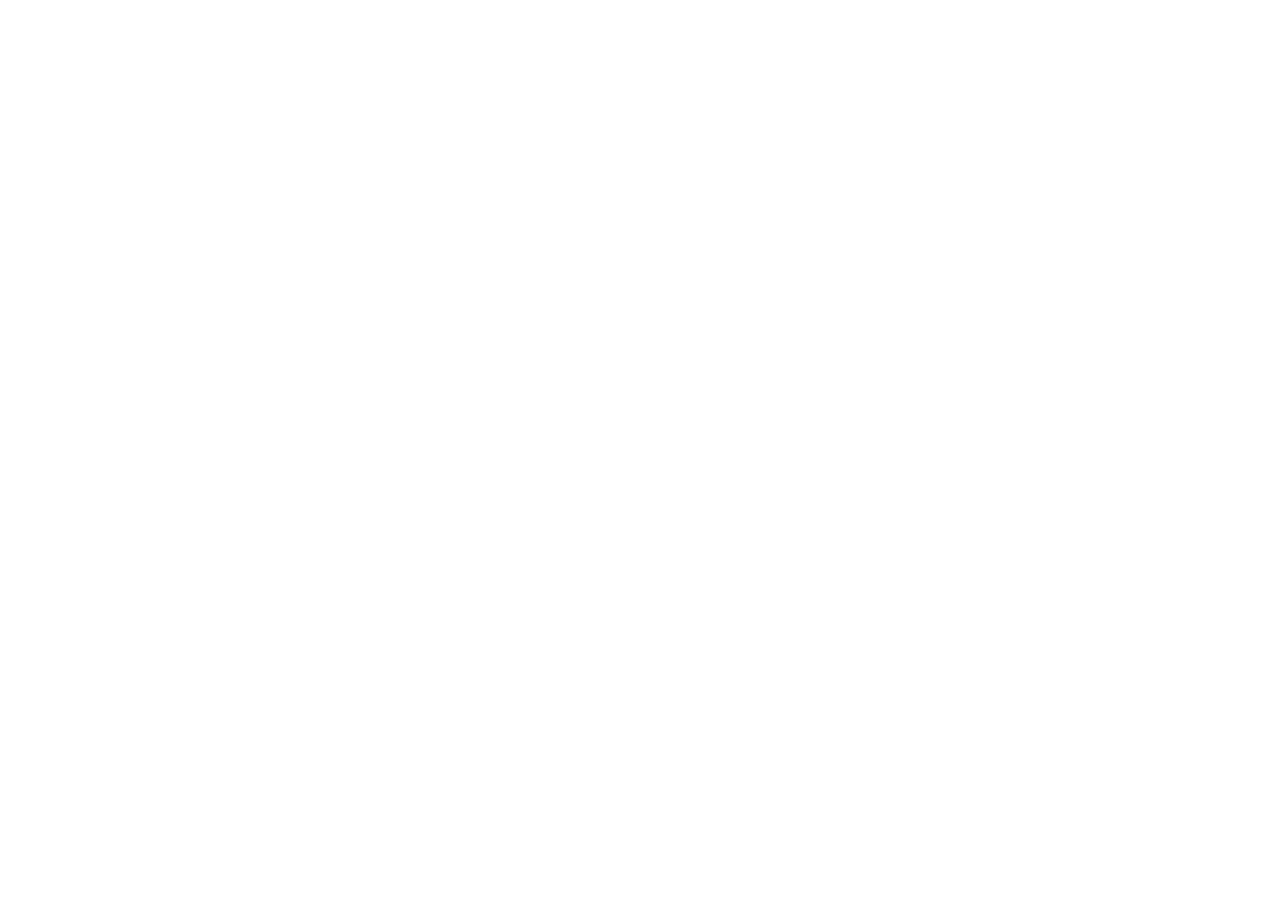
==== commit aab210c8: "Add files via upload" ====
--- a/index.html
+++ b/index.html
@@ -4,8 +4,8 @@
     <meta charset="UTF-8" />
     <meta name="viewport" content="width=device-width, initial-scale=1.0" />
     <title>My Google AI Studio App</title>
-    <script type="module" crossorigin src="/assets/index-Dp4hn4oS.js"></script>
-    <link rel="stylesheet" crossorigin href="/assets/index-V5Ql2SDC.css">
+    <script type="module" crossorigin src="/quanlyhocvien/assets/index-Dp4hn4oS.js"></script>
+    <link rel="stylesheet" crossorigin href="/quanlyhocvien/assets/index-V5Ql2SDC.css">
   </head>
   <body>
     <div id="root"></div>
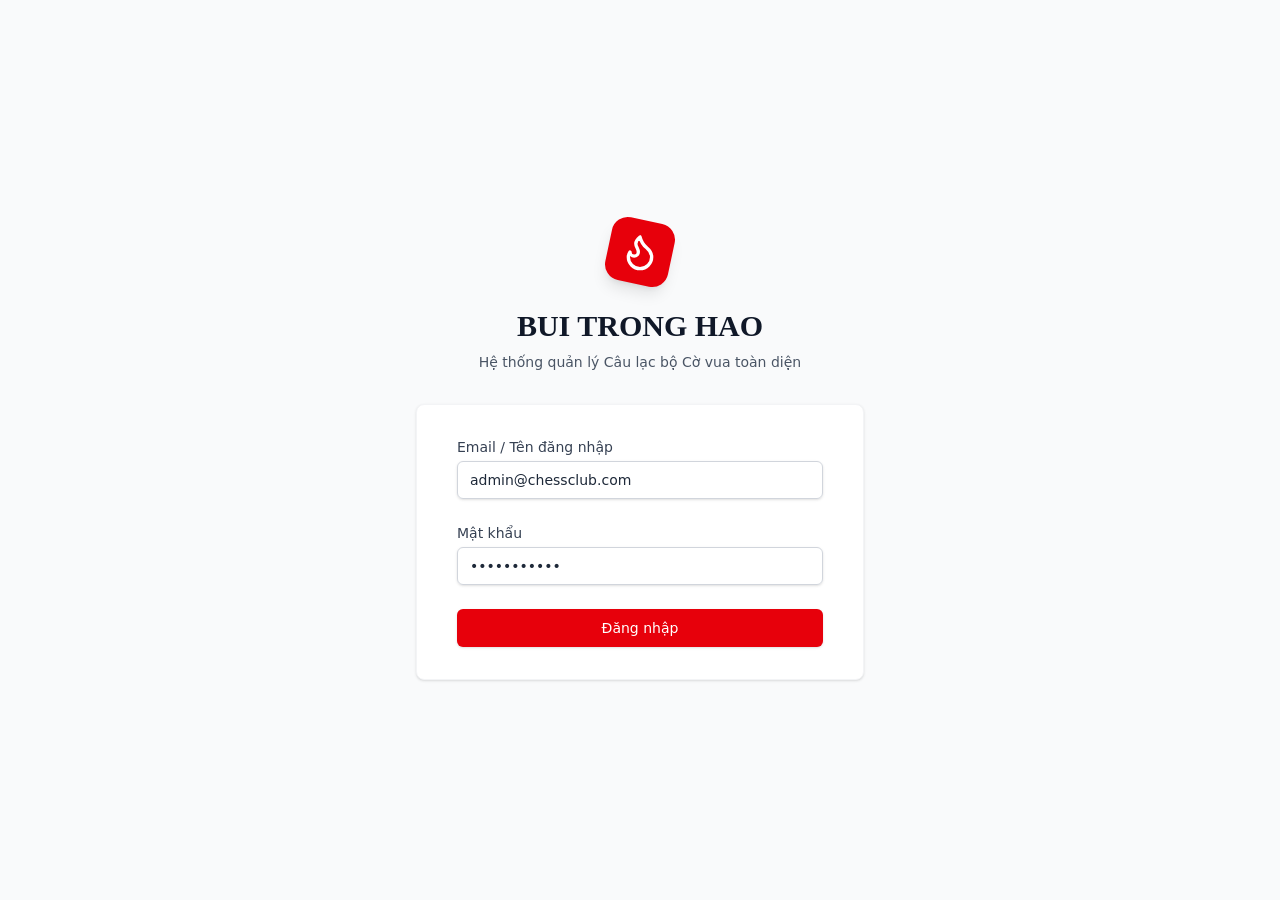
==== commit e3e55441: "Add files via upload" ====
--- a/index.html
+++ b/index.html
@@ -4,8 +4,8 @@
     <meta charset="UTF-8" />
     <meta name="viewport" content="width=device-width, initial-scale=1.0" />
     <title>My Google AI Studio App</title>
-    <script type="module" crossorigin src="/quanlyhocvien/assets/index-Dp4hn4oS.js"></script>
-    <link rel="stylesheet" crossorigin href="/quanlyhocvien/assets/index-V5Ql2SDC.css">
+    <script type="module" crossorigin src="./assets/index-CrIdNtM8.js"></script>
+    <link rel="stylesheet" crossorigin href="./assets/index-V5Ql2SDC.css">
   </head>
   <body>
     <div id="root"></div>
--- a/assets/index-V5Ql2SDC.css
+++ b/assets/index-V5Ql2SDC.css
@@ -0,0 +1 @@
+@import"https://fonts.googleapis.com/css2?family=Inter:wght@400;500;600;700&family=Playfair+Display:ital,wght@0,400;0,600;0,700;1,400&display=swap";/*! tailwindcss v4.2.1 | MIT License | https://tailwindcss.com */@layer properties{@supports (((-webkit-hyphens:none)) and (not (margin-trim:inline))) or ((-moz-orient:inline) and (not (color:rgb(from red r g b)))){*,:before,:after,::backdrop{--tw-translate-x:0;--tw-translate-y:0;--tw-translate-z:0;--tw-rotate-x:initial;--tw-rotate-y:initial;--tw-rotate-z:initial;--tw-skew-x:initial;--tw-skew-y:initial;--tw-space-y-reverse:0;--tw-space-x-reverse:0;--tw-divide-y-reverse:0;--tw-border-style:solid;--tw-gradient-position:initial;--tw-gradient-from:#0000;--tw-gradient-via:#0000;--tw-gradient-to:#0000;--tw-gradient-stops:initial;--tw-gradient-via-stops:initial;--tw-gradient-from-position:0%;--tw-gradient-via-position:50%;--tw-gradient-to-position:100%;--tw-leading:initial;--tw-font-weight:initial;--tw-tracking:initial;--tw-shadow:0 0 #0000;--tw-shadow-color:initial;--tw-shadow-alpha:100%;--tw-inset-shadow:0 0 #0000;--tw-inset-shadow-color:initial;--tw-inset-shadow-alpha:100%;--tw-ring-color:initial;--tw-ring-shadow:0 0 #0000;--tw-inset-ring-color:initial;--tw-inset-ring-shadow:0 0 #0000;--tw-ring-inset:initial;--tw-ring-offset-width:0px;--tw-ring-offset-color:#fff;--tw-ring-offset-shadow:0 0 #0000;--tw-blur:initial;--tw-brightness:initial;--tw-contrast:initial;--tw-grayscale:initial;--tw-hue-rotate:initial;--tw-invert:initial;--tw-opacity:initial;--tw-saturate:initial;--tw-sepia:initial;--tw-drop-shadow:initial;--tw-drop-shadow-color:initial;--tw-drop-shadow-alpha:100%;--tw-drop-shadow-size:initial;--tw-backdrop-blur:initial;--tw-backdrop-brightness:initial;--tw-backdrop-contrast:initial;--tw-backdrop-grayscale:initial;--tw-backdrop-hue-rotate:initial;--tw-backdrop-invert:initial;--tw-backdrop-opacity:initial;--tw-backdrop-saturate:initial;--tw-backdrop-sepia:initial;--tw-duration:initial;--tw-scale-x:1;--tw-scale-y:1;--tw-scale-z:1}}}@layer theme{:root,:host{--font-sans:"Inter", ui-sans-serif, system-ui, sans-serif;--font-serif:"Playfair Display", ui-serif, Georgia, serif;--font-mono:ui-monospace, SFMono-Regular, Menlo, Monaco, Consolas, "Liberation Mono", "Courier New", monospace;--color-red-50:oklch(97.1% .013 17.38);--color-red-100:oklch(93.6% .032 17.717);--color-red-200:oklch(88.5% .062 18.334);--color-red-400:oklch(70.4% .191 22.216);--color-red-500:oklch(63.7% .237 25.331);--color-red-600:oklch(57.7% .245 27.325);--color-red-700:oklch(50.5% .213 27.518);--color-red-800:oklch(44.4% .177 26.899);--color-red-900:oklch(39.6% .141 25.723);--color-orange-50:oklch(98% .016 73.684);--color-orange-100:oklch(95.4% .038 75.164);--color-orange-200:oklch(90.1% .076 70.697);--color-orange-600:oklch(64.6% .222 41.116);--color-orange-700:oklch(55.3% .195 38.402);--color-orange-800:oklch(47% .157 37.304);--color-amber-50:oklch(98.7% .022 95.277);--color-amber-100:oklch(96.2% .059 95.617);--color-amber-200:oklch(92.4% .12 95.746);--color-amber-400:oklch(82.8% .189 84.429);--color-amber-500:oklch(76.9% .188 70.08);--color-amber-600:oklch(66.6% .179 58.318);--color-amber-700:oklch(55.5% .163 48.998);--color-amber-800:oklch(47.3% .137 46.201);--color-yellow-50:oklch(98.7% .026 102.212);--color-yellow-100:oklch(97.3% .071 103.193);--color-yellow-200:oklch(94.5% .129 101.54);--color-yellow-500:oklch(79.5% .184 86.047);--color-yellow-600:oklch(68.1% .162 75.834);--color-yellow-700:oklch(55.4% .135 66.442);--color-yellow-800:oklch(47.6% .114 61.907);--color-green-50:oklch(98.2% .018 155.826);--color-green-100:oklch(96.2% .044 156.743);--color-green-200:oklch(92.5% .084 155.995);--color-green-500:oklch(72.3% .219 149.579);--color-green-600:oklch(62.7% .194 149.214);--color-green-700:oklch(52.7% .154 150.069);--color-green-800:oklch(44.8% .119 151.328);--color-emerald-50:oklch(97.9% .021 166.113);--color-emerald-100:oklch(95% .052 163.051);--color-emerald-200:oklch(90.5% .093 164.15);--color-emerald-500:oklch(69.6% .17 162.48);--color-emerald-600:oklch(59.6% .145 163.225);--color-emerald-700:oklch(50.8% .118 165.612);--color-emerald-800:oklch(43.2% .095 166.913);--color-blue-50:oklch(97% .014 254.604);--color-blue-100:oklch(93.2% .032 255.585);--color-blue-200:oklch(88.2% .059 254.128);--color-blue-400:oklch(70.7% .165 254.624);--color-blue-500:oklch(62.3% .214 259.815);--color-blue-600:oklch(54.6% .245 262.881);--color-blue-700:oklch(48.8% .243 264.376);--color-blue-800:oklch(42.4% .199 265.638);--color-blue-900:oklch(37.9% .146 265.522);--color-indigo-100:oklch(93% .034 272.788);--color-indigo-600:oklch(51.1% .262 276.966);--color-indigo-700:oklch(45.7% .24 277.023);--color-violet-100:oklch(94.3% .029 294.588);--color-violet-600:oklch(54.1% .281 293.009);--color-violet-700:oklch(49.1% .27 292.581);--color-slate-50:oklch(98.4% .003 247.858);--color-slate-100:oklch(96.8% .007 247.896);--color-slate-200:oklch(92.9% .013 255.508);--color-slate-600:oklch(44.6% .043 257.281);--color-slate-700:oklch(37.2% .044 257.287);--color-gray-50:oklch(98.5% .002 247.839);--color-gray-100:oklch(96.7% .003 264.542);--color-gray-200:oklch(92.8% .006 264.531);--color-gray-300:oklch(87.2% .01 258.338);--color-gray-400:oklch(70.7% .022 261.325);--color-gray-500:oklch(55.1% .027 264.364);--color-gray-600:oklch(44.6% .03 256.802);--color-gray-700:oklch(37.3% .034 259.733);--color-gray-800:oklch(27.8% .033 256.848);--color-gray-900:oklch(21% .034 264.665);--color-black:#000;--color-white:#fff;--spacing:.25rem;--container-sm:24rem;--container-md:28rem;--container-2xl:42rem;--container-4xl:56rem;--text-xs:.75rem;--text-xs--line-height:calc(1 / .75);--text-sm:.875rem;--text-sm--line-height:calc(1.25 / .875);--text-base:1rem;--text-base--line-height: 1.5 ;--text-lg:1.125rem;--text-lg--line-height:calc(1.75 / 1.125);--text-xl:1.25rem;--text-xl--line-height:calc(1.75 / 1.25);--text-2xl:1.5rem;--text-2xl--line-height:calc(2 / 1.5);--text-3xl:1.875rem;--text-3xl--line-height: 1.2 ;--text-5xl:3rem;--text-5xl--line-height:1;--font-weight-normal:400;--font-weight-medium:500;--font-weight-semibold:600;--font-weight-bold:700;--font-weight-extrabold:800;--font-weight-black:900;--tracking-wider:.05em;--leading-tight:1.25;--radius-sm:.25rem;--radius-md:.375rem;--radius-lg:.5rem;--radius-xl:.75rem;--radius-2xl:1rem;--drop-shadow-sm:0 1px 2px #00000026;--drop-shadow-2xl:0 25px 25px #00000026;--animate-spin:spin 1s linear infinite;--animate-pulse:pulse 2s cubic-bezier(.4, 0, .6, 1) infinite;--blur-sm:8px;--default-transition-duration:.15s;--default-transition-timing-function:cubic-bezier(.4, 0, .2, 1);--default-font-family:var(--font-sans);--default-mono-font-family:var(--font-mono);--color-chess-gold:#eab308}}@layer base{*,:after,:before,::backdrop{box-sizing:border-box;border:0 solid;margin:0;padding:0}::file-selector-button{box-sizing:border-box;border:0 solid;margin:0;padding:0}html,:host{-webkit-text-size-adjust:100%;-moz-tab-size:4;tab-size:4;line-height:1.5;font-family:var(--default-font-family,ui-sans-serif, system-ui, sans-serif, "Apple Color Emoji", "Segoe UI Emoji", "Segoe UI Symbol", "Noto Color Emoji");font-feature-settings:var(--default-font-feature-settings,normal);font-variation-settings:var(--default-font-variation-settings,normal);-webkit-tap-highlight-color:transparent}hr{height:0;color:inherit;border-top-width:1px}abbr:where([title]){-webkit-text-decoration:underline dotted;text-decoration:underline dotted}h1,h2,h3,h4,h5,h6{font-size:inherit;font-weight:inherit}a{color:inherit;-webkit-text-decoration:inherit;text-decoration:inherit}b,strong{font-weight:bolder}code,kbd,samp,pre{font-family:var(--default-mono-font-family,ui-monospace, SFMono-Regular, Menlo, Monaco, Consolas, "Liberation Mono", "Courier New", monospace);font-feature-settings:var(--default-mono-font-feature-settings,normal);font-variation-settings:var(--default-mono-font-variation-settings,normal);font-size:1em}small{font-size:80%}sub,sup{vertical-align:baseline;font-size:75%;line-height:0;position:relative}sub{bottom:-.25em}sup{top:-.5em}table{text-indent:0;border-color:inherit;border-collapse:collapse}:-moz-focusring{outline:auto}progress{vertical-align:baseline}summary{display:list-item}ol,ul,menu{list-style:none}img,svg,video,canvas,audio,iframe,embed,object{vertical-align:middle;display:block}img,video{max-width:100%;height:auto}button,input,select,optgroup,textarea{font:inherit;font-feature-settings:inherit;font-variation-settings:inherit;letter-spacing:inherit;color:inherit;opacity:1;background-color:#0000;border-radius:0}::file-selector-button{font:inherit;font-feature-settings:inherit;font-variation-settings:inherit;letter-spacing:inherit;color:inherit;opacity:1;background-color:#0000;border-radius:0}:where(select:is([multiple],[size])) optgroup{font-weight:bolder}:where(select:is([multiple],[size])) optgroup option{padding-inline-start:20px}::file-selector-button{margin-inline-end:4px}::placeholder{opacity:1}@supports (not ((-webkit-appearance:-apple-pay-button))) or (contain-intrinsic-size:1px){::placeholder{color:currentColor}@supports (color:color-mix(in lab,red,red)){::placeholder{color:color-mix(in oklab,currentcolor 50%,transparent)}}}textarea{resize:vertical}::-webkit-search-decoration{-webkit-appearance:none}::-webkit-date-and-time-value{min-height:1lh;text-align:inherit}::-webkit-datetime-edit{display:inline-flex}::-webkit-datetime-edit-fields-wrapper{padding:0}::-webkit-datetime-edit{padding-block:0}::-webkit-datetime-edit-year-field{padding-block:0}::-webkit-datetime-edit-month-field{padding-block:0}::-webkit-datetime-edit-day-field{padding-block:0}::-webkit-datetime-edit-hour-field{padding-block:0}::-webkit-datetime-edit-minute-field{padding-block:0}::-webkit-datetime-edit-second-field{padding-block:0}::-webkit-datetime-edit-millisecond-field{padding-block:0}::-webkit-datetime-edit-meridiem-field{padding-block:0}::-webkit-calendar-picker-indicator{line-height:1}:-moz-ui-invalid{box-shadow:none}button,input:where([type=button],[type=reset],[type=submit]){-webkit-appearance:button;-moz-appearance:button;appearance:button}::file-selector-button{-webkit-appearance:button;-moz-appearance:button;appearance:button}::-webkit-inner-spin-button{height:auto}::-webkit-outer-spin-button{height:auto}[hidden]:where(:not([hidden=until-found])){display:none!important}body{font-family:var(--font-sans);font-size:var(--text-sm);line-height:var(--tw-leading,var(--text-sm--line-height));color:var(--color-gray-800);background-color:#f8f9fa}h1,h2,h3,h4,h5,h6{font-family:var(--font-serif)}}@layer components;@layer utilities{.pointer-events-none{pointer-events:none}.absolute{position:absolute}.fixed{position:fixed}.relative{position:relative}.sticky{position:sticky}.-inset-4{inset:calc(var(--spacing) * -4)}.inset-0{inset:calc(var(--spacing) * 0)}.inset-y-0{inset-block:calc(var(--spacing) * 0)}.start{inset-inline-start:var(--spacing)}.-top-2{top:calc(var(--spacing) * -2)}.top-0{top:calc(var(--spacing) * 0)}.top-1\/2{top:50%}.top-4{top:calc(var(--spacing) * 4)}.right-0{right:calc(var(--spacing) * 0)}.right-4{right:calc(var(--spacing) * 4)}.left-0{left:calc(var(--spacing) * 0)}.left-1\/2{left:50%}.left-3{left:calc(var(--spacing) * 3)}.z-0{z-index:0}.z-10{z-index:10}.z-20{z-index:20}.z-30{z-index:30}.z-50{z-index:50}.z-\[60\]{z-index:60}.z-\[100\]{z-index:100}.col-span-2{grid-column:span 2/span 2}.col-span-3{grid-column:span 3/span 3}.col-span-4{grid-column:span 4/span 4}.col-span-5{grid-column:span 5/span 5}.col-span-full{grid-column:1/-1}.mx-4{margin-inline:calc(var(--spacing) * 4)}.mx-auto{margin-inline:auto}.-mt-2{margin-top:calc(var(--spacing) * -2)}.mt-0\.5{margin-top:calc(var(--spacing) * .5)}.mt-1{margin-top:calc(var(--spacing) * 1)}.mt-2{margin-top:calc(var(--spacing) * 2)}.mt-3{margin-top:calc(var(--spacing) * 3)}.mt-4{margin-top:calc(var(--spacing) * 4)}.mt-6{margin-top:calc(var(--spacing) * 6)}.mt-8{margin-top:calc(var(--spacing) * 8)}.mt-12{margin-top:calc(var(--spacing) * 12)}.mr-1{margin-right:calc(var(--spacing) * 1)}.mr-1\.5{margin-right:calc(var(--spacing) * 1.5)}.mr-2{margin-right:calc(var(--spacing) * 2)}.mr-3{margin-right:calc(var(--spacing) * 3)}.mr-4{margin-right:calc(var(--spacing) * 4)}.mb-1{margin-bottom:calc(var(--spacing) * 1)}.mb-2{margin-bottom:calc(var(--spacing) * 2)}.mb-3{margin-bottom:calc(var(--spacing) * 3)}.mb-4{margin-bottom:calc(var(--spacing) * 4)}.mb-6{margin-bottom:calc(var(--spacing) * 6)}.mb-8{margin-bottom:calc(var(--spacing) * 8)}.ml-1{margin-left:calc(var(--spacing) * 1)}.ml-2{margin-left:calc(var(--spacing) * 2)}.ml-3{margin-left:calc(var(--spacing) * 3)}.ml-4{margin-left:calc(var(--spacing) * 4)}.ml-5{margin-left:calc(var(--spacing) * 5)}.ml-auto{margin-left:auto}.line-clamp-2{-webkit-line-clamp:2;-webkit-box-orient:vertical;display:-webkit-box;overflow:hidden}.block{display:block}.flex{display:flex}.grid{display:grid}.hidden{display:none}.inline-block{display:inline-block}.inline-flex{display:inline-flex}.table{display:table}.h-0{height:calc(var(--spacing) * 0)}.h-1{height:calc(var(--spacing) * 1)}.h-3{height:calc(var(--spacing) * 3)}.h-3\.5{height:calc(var(--spacing) * 3.5)}.h-4{height:calc(var(--spacing) * 4)}.h-5{height:calc(var(--spacing) * 5)}.h-6{height:calc(var(--spacing) * 6)}.h-8{height:calc(var(--spacing) * 8)}.h-10{height:calc(var(--spacing) * 10)}.h-12{height:calc(var(--spacing) * 12)}.h-16{height:calc(var(--spacing) * 16)}.h-20{height:calc(var(--spacing) * 20)}.h-24{height:calc(var(--spacing) * 24)}.h-32{height:calc(var(--spacing) * 32)}.h-64{height:calc(var(--spacing) * 64)}.h-80{height:calc(var(--spacing) * 80)}.h-\[300px\]{height:300px}.h-\[550px\]{height:550px}.h-full{height:100%}.h-screen{height:100vh}.max-h-48{max-height:calc(var(--spacing) * 48)}.max-h-60{max-height:calc(var(--spacing) * 60)}.max-h-\[90vh\]{max-height:90vh}.max-h-\[400px\]{max-height:400px}.min-h-\[80px\]{min-height:80px}.min-h-\[200px\]{min-height:200px}.min-h-\[550px\]{min-height:550px}.min-h-screen{min-height:100vh}.w-0{width:calc(var(--spacing) * 0)}.w-1{width:calc(var(--spacing) * 1)}.w-3{width:calc(var(--spacing) * 3)}.w-3\.5{width:calc(var(--spacing) * 3.5)}.w-4{width:calc(var(--spacing) * 4)}.w-5{width:calc(var(--spacing) * 5)}.w-6{width:calc(var(--spacing) * 6)}.w-8{width:calc(var(--spacing) * 8)}.w-10{width:calc(var(--spacing) * 10)}.w-12{width:calc(var(--spacing) * 12)}.w-16{width:calc(var(--spacing) * 16)}.w-20{width:calc(var(--spacing) * 20)}.w-24{width:calc(var(--spacing) * 24)}.w-32{width:calc(var(--spacing) * 32)}.w-64{width:calc(var(--spacing) * 64)}.w-80{width:calc(var(--spacing) * 80)}.w-\[300px\]{width:300px}.w-fit{width:fit-content}.w-full{width:100%}.max-w-2xl{max-width:var(--container-2xl)}.max-w-4xl{max-width:var(--container-4xl)}.max-w-\[200px\]{max-width:200px}.max-w-md{max-width:var(--container-md)}.max-w-sm{max-width:var(--container-sm)}.min-w-\[80px\]{min-width:80px}.min-w-full{min-width:100%}.flex-1{flex:1}.flex-shrink-0{flex-shrink:0}.border-collapse{border-collapse:collapse}.-translate-x-1\/2{--tw-translate-x: -50% ;translate:var(--tw-translate-x) var(--tw-translate-y)}.-translate-x-full{--tw-translate-x:-100%;translate:var(--tw-translate-x) var(--tw-translate-y)}.translate-x-0{--tw-translate-x:calc(var(--spacing) * 0);translate:var(--tw-translate-x) var(--tw-translate-y)}.-translate-y-1\/2{--tw-translate-y: -50% ;translate:var(--tw-translate-x) var(--tw-translate-y)}.translate-y-20{--tw-translate-y:calc(var(--spacing) * 20);translate:var(--tw-translate-x) var(--tw-translate-y)}.-rotate-12{rotate:-12deg}.rotate-12{rotate:12deg}.rotate-180{rotate:180deg}.-skew-x-12{--tw-skew-x:skewX( -12deg );transform:var(--tw-rotate-x,) var(--tw-rotate-y,) var(--tw-rotate-z,) var(--tw-skew-x,) var(--tw-skew-y,)}.transform{transform:var(--tw-rotate-x,) var(--tw-rotate-y,) var(--tw-rotate-z,) var(--tw-skew-x,) var(--tw-skew-y,)}.animate-pulse{animation:var(--animate-pulse)}.animate-spin{animation:var(--animate-spin)}.cursor-pointer{cursor:pointer}.resize-none{resize:none}.list-disc{list-style-type:disc}.appearance-none{-webkit-appearance:none;-moz-appearance:none;appearance:none}.grid-cols-1{grid-template-columns:repeat(1,minmax(0,1fr))}.grid-cols-2{grid-template-columns:repeat(2,minmax(0,1fr))}.grid-cols-3{grid-template-columns:repeat(3,minmax(0,1fr))}.grid-cols-12{grid-template-columns:repeat(12,minmax(0,1fr))}.flex-col{flex-direction:column}.flex-wrap{flex-wrap:wrap}.items-center{align-items:center}.items-start{align-items:flex-start}.justify-between{justify-content:space-between}.justify-center{justify-content:center}.justify-end{justify-content:flex-end}.justify-start{justify-content:flex-start}.gap-2{gap:calc(var(--spacing) * 2)}.gap-3{gap:calc(var(--spacing) * 3)}.gap-4{gap:calc(var(--spacing) * 4)}.gap-6{gap:calc(var(--spacing) * 6)}:where(.space-y-1>:not(:last-child)){--tw-space-y-reverse:0;margin-block-start:calc(calc(var(--spacing) * 1) * var(--tw-space-y-reverse));margin-block-end:calc(calc(var(--spacing) * 1) * calc(1 - var(--tw-space-y-reverse)))}:where(.space-y-2>:not(:last-child)){--tw-space-y-reverse:0;margin-block-start:calc(calc(var(--spacing) * 2) * var(--tw-space-y-reverse));margin-block-end:calc(calc(var(--spacing) * 2) * calc(1 - var(--tw-space-y-reverse)))}:where(.space-y-3>:not(:last-child)){--tw-space-y-reverse:0;margin-block-start:calc(calc(var(--spacing) * 3) * var(--tw-space-y-reverse));margin-block-end:calc(calc(var(--spacing) * 3) * calc(1 - var(--tw-space-y-reverse)))}:where(.space-y-4>:not(:last-child)){--tw-space-y-reverse:0;margin-block-start:calc(calc(var(--spacing) * 4) * var(--tw-space-y-reverse));margin-block-end:calc(calc(var(--spacing) * 4) * calc(1 - var(--tw-space-y-reverse)))}:where(.space-y-6>:not(:last-child)){--tw-space-y-reverse:0;margin-block-start:calc(calc(var(--spacing) * 6) * var(--tw-space-y-reverse));margin-block-end:calc(calc(var(--spacing) * 6) * calc(1 - var(--tw-space-y-reverse)))}:where(.space-y-8>:not(:last-child)){--tw-space-y-reverse:0;margin-block-start:calc(calc(var(--spacing) * 8) * var(--tw-space-y-reverse));margin-block-end:calc(calc(var(--spacing) * 8) * calc(1 - var(--tw-space-y-reverse)))}:where(.space-x-1>:not(:last-child)){--tw-space-x-reverse:0;margin-inline-start:calc(calc(var(--spacing) * 1) * var(--tw-space-x-reverse));margin-inline-end:calc(calc(var(--spacing) * 1) * calc(1 - var(--tw-space-x-reverse)))}:where(.space-x-2>:not(:last-child)){--tw-space-x-reverse:0;margin-inline-start:calc(calc(var(--spacing) * 2) * var(--tw-space-x-reverse));margin-inline-end:calc(calc(var(--spacing) * 2) * calc(1 - var(--tw-space-x-reverse)))}:where(.space-x-3>:not(:last-child)){--tw-space-x-reverse:0;margin-inline-start:calc(calc(var(--spacing) * 3) * var(--tw-space-x-reverse));margin-inline-end:calc(calc(var(--spacing) * 3) * calc(1 - var(--tw-space-x-reverse)))}:where(.space-x-4>:not(:last-child)){--tw-space-x-reverse:0;margin-inline-start:calc(calc(var(--spacing) * 4) * var(--tw-space-x-reverse));margin-inline-end:calc(calc(var(--spacing) * 4) * calc(1 - var(--tw-space-x-reverse)))}:where(.space-x-6>:not(:last-child)){--tw-space-x-reverse:0;margin-inline-start:calc(calc(var(--spacing) * 6) * var(--tw-space-x-reverse));margin-inline-end:calc(calc(var(--spacing) * 6) * calc(1 - var(--tw-space-x-reverse)))}.gap-y-2{row-gap:calc(var(--spacing) * 2)}:where(.divide-y>:not(:last-child)){--tw-divide-y-reverse:0;border-bottom-style:var(--tw-border-style);border-top-style:var(--tw-border-style);border-top-width:calc(1px * var(--tw-divide-y-reverse));border-bottom-width:calc(1px * calc(1 - var(--tw-divide-y-reverse)))}:where(.divide-gray-100>:not(:last-child)){border-color:var(--color-gray-100)}:where(.divide-gray-200>:not(:last-child)){border-color:var(--color-gray-200)}.truncate{text-overflow:ellipsis;white-space:nowrap;overflow:hidden}.overflow-hidden{overflow:hidden}.overflow-x-auto{overflow-x:auto}.overflow-x-hidden{overflow-x:hidden}.overflow-y-auto{overflow-y:auto}.rounded{border-radius:.25rem}.rounded-2xl{border-radius:var(--radius-2xl)}.rounded-full{border-radius:3.40282e38px}.rounded-lg{border-radius:var(--radius-lg)}.rounded-md{border-radius:var(--radius-md)}.rounded-sm{border-radius:var(--radius-sm)}.rounded-xl{border-radius:var(--radius-xl)}.rounded-t-lg{border-top-left-radius:var(--radius-lg);border-top-right-radius:var(--radius-lg)}.rounded-b-lg{border-bottom-right-radius:var(--radius-lg);border-bottom-left-radius:var(--radius-lg)}.rounded-b-xl{border-bottom-right-radius:var(--radius-xl);border-bottom-left-radius:var(--radius-xl)}.border{border-style:var(--tw-border-style);border-width:1px}.border-2{border-style:var(--tw-border-style);border-width:2px}.border-4{border-style:var(--tw-border-style);border-width:4px}.border-8{border-style:var(--tw-border-style);border-width:8px}.border-t{border-top-style:var(--tw-border-style);border-top-width:1px}.border-t-0{border-top-style:var(--tw-border-style);border-top-width:0}.border-t-\[20px\]{border-top-style:var(--tw-border-style);border-top-width:20px}.border-r{border-right-style:var(--tw-border-style);border-right-width:1px}.border-r-\[12px\]{border-right-style:var(--tw-border-style);border-right-width:12px}.border-b{border-bottom-style:var(--tw-border-style);border-bottom-width:1px}.border-b-2{border-bottom-style:var(--tw-border-style);border-bottom-width:2px}.border-l-\[12px\]{border-left-style:var(--tw-border-style);border-left-width:12px}.border-dashed{--tw-border-style:dashed;border-style:dashed}.border-amber-100{border-color:var(--color-amber-100)}.border-amber-200{border-color:var(--color-amber-200)}.border-blue-100{border-color:var(--color-blue-100)}.border-blue-200{border-color:var(--color-blue-200)}.border-emerald-100{border-color:var(--color-emerald-100)}.border-emerald-200{border-color:var(--color-emerald-200)}.border-emerald-600{border-color:var(--color-emerald-600)}.border-gray-50{border-color:var(--color-gray-50)}.border-gray-100{border-color:var(--color-gray-100)}.border-gray-200{border-color:var(--color-gray-200)}.border-gray-300{border-color:var(--color-gray-300)}.border-gray-900{border-color:var(--color-gray-900)}.border-green-200{border-color:var(--color-green-200)}.border-orange-200{border-color:var(--color-orange-200)}.border-red-100{border-color:var(--color-red-100)}.border-red-200{border-color:var(--color-red-200)}.border-red-600{border-color:var(--color-red-600)}.border-slate-200{border-color:var(--color-slate-200)}.border-transparent{border-color:#0000}.border-white{border-color:var(--color-white)}.border-white\/5{border-color:#ffffff0d}@supports (color:color-mix(in lab,red,red)){.border-white\/5{border-color:color-mix(in oklab,var(--color-white) 5%,transparent)}}.border-white\/10{border-color:#ffffff1a}@supports (color:color-mix(in lab,red,red)){.border-white\/10{border-color:color-mix(in oklab,var(--color-white) 10%,transparent)}}.border-yellow-200{border-color:var(--color-yellow-200)}.border-t-red-600{border-top-color:var(--color-red-600)}.border-r-transparent{border-right-color:#0000}.border-l-transparent{border-left-color:#0000}.bg-\[\#1a1a1a\]{background-color:#1a1a1a}.bg-amber-50{background-color:var(--color-amber-50)}.bg-amber-50\/30{background-color:#fffbeb4d}@supports (color:color-mix(in lab,red,red)){.bg-amber-50\/30{background-color:color-mix(in oklab,var(--color-amber-50) 30%,transparent)}}.bg-amber-100{background-color:var(--color-amber-100)}.bg-amber-500{background-color:var(--color-amber-500)}.bg-amber-500\/10{background-color:#f99c001a}@supports (color:color-mix(in lab,red,red)){.bg-amber-500\/10{background-color:color-mix(in oklab,var(--color-amber-500) 10%,transparent)}}.bg-amber-500\/20{background-color:#f99c0033}@supports (color:color-mix(in lab,red,red)){.bg-amber-500\/20{background-color:color-mix(in oklab,var(--color-amber-500) 20%,transparent)}}.bg-amber-600{background-color:var(--color-amber-600)}.bg-black{background-color:var(--color-black)}.bg-black\/50{background-color:#00000080}@supports (color:color-mix(in lab,red,red)){.bg-black\/50{background-color:color-mix(in oklab,var(--color-black) 50%,transparent)}}.bg-blue-50{background-color:var(--color-blue-50)}.bg-blue-100{background-color:var(--color-blue-100)}.bg-blue-600{background-color:var(--color-blue-600)}.bg-emerald-50{background-color:var(--color-emerald-50)}.bg-emerald-100{background-color:var(--color-emerald-100)}.bg-emerald-500{background-color:var(--color-emerald-500)}.bg-emerald-600{background-color:var(--color-emerald-600)}.bg-gray-50{background-color:var(--color-gray-50)}.bg-gray-50\/50{background-color:#f9fafb80}@supports (color:color-mix(in lab,red,red)){.bg-gray-50\/50{background-color:color-mix(in oklab,var(--color-gray-50) 50%,transparent)}}.bg-gray-100{background-color:var(--color-gray-100)}.bg-gray-200{background-color:var(--color-gray-200)}.bg-gray-900{background-color:var(--color-gray-900)}.bg-green-50{background-color:var(--color-green-50)}.bg-green-100{background-color:var(--color-green-100)}.bg-indigo-100{background-color:var(--color-indigo-100)}.bg-orange-50{background-color:var(--color-orange-50)}.bg-orange-100{background-color:var(--color-orange-100)}.bg-red-50{background-color:var(--color-red-50)}.bg-red-100{background-color:var(--color-red-100)}.bg-red-500{background-color:var(--color-red-500)}.bg-red-600{background-color:var(--color-red-600)}.bg-slate-50{background-color:var(--color-slate-50)}.bg-slate-100{background-color:var(--color-slate-100)}.bg-violet-100{background-color:var(--color-violet-100)}.bg-white{background-color:var(--color-white)}.bg-white\/5{background-color:#ffffff0d}@supports (color:color-mix(in lab,red,red)){.bg-white\/5{background-color:color-mix(in oklab,var(--color-white) 5%,transparent)}}.bg-white\/20{background-color:#fff3}@supports (color:color-mix(in lab,red,red)){.bg-white\/20{background-color:color-mix(in oklab,var(--color-white) 20%,transparent)}}.bg-white\/90{background-color:#ffffffe6}@supports (color:color-mix(in lab,red,red)){.bg-white\/90{background-color:color-mix(in oklab,var(--color-white) 90%,transparent)}}.bg-yellow-50{background-color:var(--color-yellow-50)}.bg-yellow-100{background-color:var(--color-yellow-100)}.bg-gradient-to-r{--tw-gradient-position:to right in oklab;background-image:linear-gradient(var(--tw-gradient-stops))}.from-amber-400{--tw-gradient-from:var(--color-amber-400);--tw-gradient-stops:var(--tw-gradient-via-stops,var(--tw-gradient-position), var(--tw-gradient-from) var(--tw-gradient-from-position), var(--tw-gradient-to) var(--tw-gradient-to-position))}.from-red-600{--tw-gradient-from:var(--color-red-600);--tw-gradient-stops:var(--tw-gradient-via-stops,var(--tw-gradient-position), var(--tw-gradient-from) var(--tw-gradient-from-position), var(--tw-gradient-to) var(--tw-gradient-to-position))}.to-orange-600{--tw-gradient-to:var(--color-orange-600);--tw-gradient-stops:var(--tw-gradient-via-stops,var(--tw-gradient-position), var(--tw-gradient-from) var(--tw-gradient-from-position), var(--tw-gradient-to) var(--tw-gradient-to-position))}.to-yellow-600{--tw-gradient-to:var(--color-yellow-600);--tw-gradient-stops:var(--tw-gradient-via-stops,var(--tw-gradient-position), var(--tw-gradient-from) var(--tw-gradient-from-position), var(--tw-gradient-to) var(--tw-gradient-to-position))}.fill-current{fill:currentColor}.object-cover{object-fit:cover}.p-0{padding:calc(var(--spacing) * 0)}.p-1{padding:calc(var(--spacing) * 1)}.p-1\.5{padding:calc(var(--spacing) * 1.5)}.p-2{padding:calc(var(--spacing) * 2)}.p-3{padding:calc(var(--spacing) * 3)}.p-4{padding:calc(var(--spacing) * 4)}.p-6{padding:calc(var(--spacing) * 6)}.p-8{padding:calc(var(--spacing) * 8)}.p-12{padding:calc(var(--spacing) * 12)}.px-2{padding-inline:calc(var(--spacing) * 2)}.px-2\.5{padding-inline:calc(var(--spacing) * 2.5)}.px-3{padding-inline:calc(var(--spacing) * 3)}.px-4{padding-inline:calc(var(--spacing) * 4)}.px-6{padding-inline:calc(var(--spacing) * 6)}.px-8{padding-inline:calc(var(--spacing) * 8)}.px-12{padding-inline:calc(var(--spacing) * 12)}.py-0\.5{padding-block:calc(var(--spacing) * .5)}.py-1{padding-block:calc(var(--spacing) * 1)}.py-1\.5{padding-block:calc(var(--spacing) * 1.5)}.py-2{padding-block:calc(var(--spacing) * 2)}.py-3{padding-block:calc(var(--spacing) * 3)}.py-4{padding-block:calc(var(--spacing) * 4)}.py-5{padding-block:calc(var(--spacing) * 5)}.py-8{padding-block:calc(var(--spacing) * 8)}.py-12{padding-block:calc(var(--spacing) * 12)}.pt-4{padding-top:calc(var(--spacing) * 4)}.pr-2{padding-right:calc(var(--spacing) * 2)}.pr-4{padding-right:calc(var(--spacing) * 4)}.pr-6{padding-right:calc(var(--spacing) * 6)}.pr-8{padding-right:calc(var(--spacing) * 8)}.pr-10{padding-right:calc(var(--spacing) * 10)}.pb-2{padding-bottom:calc(var(--spacing) * 2)}.pb-4{padding-bottom:calc(var(--spacing) * 4)}.pl-2{padding-left:calc(var(--spacing) * 2)}.pl-3{padding-left:calc(var(--spacing) * 3)}.pl-9{padding-left:calc(var(--spacing) * 9)}.pl-10{padding-left:calc(var(--spacing) * 10)}.pl-11{padding-left:calc(var(--spacing) * 11)}.text-center{text-align:center}.text-left{text-align:left}.text-right{text-align:right}.font-mono{font-family:var(--font-mono)}.font-serif{font-family:var(--font-serif)}.text-2xl{font-size:var(--text-2xl);line-height:var(--tw-leading,var(--text-2xl--line-height))}.text-3xl{font-size:var(--text-3xl);line-height:var(--tw-leading,var(--text-3xl--line-height))}.text-5xl{font-size:var(--text-5xl);line-height:var(--tw-leading,var(--text-5xl--line-height))}.text-base{font-size:var(--text-base);line-height:var(--tw-leading,var(--text-base--line-height))}.text-lg{font-size:var(--text-lg);line-height:var(--tw-leading,var(--text-lg--line-height))}.text-sm{font-size:var(--text-sm);line-height:var(--tw-leading,var(--text-sm--line-height))}.text-xl{font-size:var(--text-xl);line-height:var(--tw-leading,var(--text-xl--line-height))}.text-xs{font-size:var(--text-xs);line-height:var(--tw-leading,var(--text-xs--line-height))}.text-\[10px\]{font-size:10px}.leading-5{--tw-leading:calc(var(--spacing) * 5);line-height:calc(var(--spacing) * 5)}.leading-tight{--tw-leading:var(--leading-tight);line-height:var(--leading-tight)}.font-black{--tw-font-weight:var(--font-weight-black);font-weight:var(--font-weight-black)}.font-bold{--tw-font-weight:var(--font-weight-bold);font-weight:var(--font-weight-bold)}.font-extrabold{--tw-font-weight:var(--font-weight-extrabold);font-weight:var(--font-weight-extrabold)}.font-medium{--tw-font-weight:var(--font-weight-medium);font-weight:var(--font-weight-medium)}.font-normal{--tw-font-weight:var(--font-weight-normal);font-weight:var(--font-weight-normal)}.font-semibold{--tw-font-weight:var(--font-weight-semibold);font-weight:var(--font-weight-semibold)}.tracking-wider{--tw-tracking:var(--tracking-wider);letter-spacing:var(--tracking-wider)}.whitespace-nowrap{white-space:nowrap}.text-amber-500{color:var(--color-amber-500)}.text-amber-600{color:var(--color-amber-600)}.text-amber-700{color:var(--color-amber-700)}.text-amber-800{color:var(--color-amber-800)}.text-blue-500{color:var(--color-blue-500)}.text-blue-600{color:var(--color-blue-600)}.text-blue-700{color:var(--color-blue-700)}.text-blue-800{color:var(--color-blue-800)}.text-chess-gold{color:var(--color-chess-gold)}.text-emerald-500{color:var(--color-emerald-500)}.text-emerald-600{color:var(--color-emerald-600)}.text-emerald-700{color:var(--color-emerald-700)}.text-emerald-800{color:var(--color-emerald-800)}.text-gray-200{color:var(--color-gray-200)}.text-gray-300{color:var(--color-gray-300)}.text-gray-400{color:var(--color-gray-400)}.text-gray-500{color:var(--color-gray-500)}.text-gray-600{color:var(--color-gray-600)}.text-gray-700{color:var(--color-gray-700)}.text-gray-800{color:var(--color-gray-800)}.text-gray-900{color:var(--color-gray-900)}.text-green-500{color:var(--color-green-500)}.text-green-600{color:var(--color-green-600)}.text-green-700{color:var(--color-green-700)}.text-green-800{color:var(--color-green-800)}.text-indigo-600{color:var(--color-indigo-600)}.text-indigo-700{color:var(--color-indigo-700)}.text-orange-700{color:var(--color-orange-700)}.text-orange-800{color:var(--color-orange-800)}.text-red-400{color:var(--color-red-400)}.text-red-500{color:var(--color-red-500)}.text-red-600{color:var(--color-red-600)}.text-red-700{color:var(--color-red-700)}.text-red-800{color:var(--color-red-800)}.text-slate-600{color:var(--color-slate-600)}.text-slate-700{color:var(--color-slate-700)}.text-violet-600{color:var(--color-violet-600)}.text-violet-700{color:var(--color-violet-700)}.text-white{color:var(--color-white)}.text-yellow-500{color:var(--color-yellow-500)}.text-yellow-700{color:var(--color-yellow-700)}.text-yellow-800{color:var(--color-yellow-800)}.uppercase{text-transform:uppercase}.italic{font-style:italic}.placeholder-gray-400::placeholder{color:var(--color-gray-400)}.opacity-0{opacity:0}.opacity-30{opacity:.3}.opacity-75{opacity:.75}.opacity-80{opacity:.8}.opacity-\[0\.03\]{opacity:.03}.shadow{--tw-shadow:0 1px 3px 0 var(--tw-shadow-color,#0000001a), 0 1px 2px -1px var(--tw-shadow-color,#0000001a);box-shadow:var(--tw-inset-shadow),var(--tw-inset-ring-shadow),var(--tw-ring-offset-shadow),var(--tw-ring-shadow),var(--tw-shadow)}.shadow-2xl{--tw-shadow:0 25px 50px -12px var(--tw-shadow-color,#00000040);box-shadow:var(--tw-inset-shadow),var(--tw-inset-ring-shadow),var(--tw-ring-offset-shadow),var(--tw-ring-shadow),var(--tw-shadow)}.shadow-inner{--tw-shadow:inset 0 2px 4px 0 var(--tw-shadow-color,#0000000d);box-shadow:var(--tw-inset-shadow),var(--tw-inset-ring-shadow),var(--tw-ring-offset-shadow),var(--tw-ring-shadow),var(--tw-shadow)}.shadow-lg{--tw-shadow:0 10px 15px -3px var(--tw-shadow-color,#0000001a), 0 4px 6px -4px var(--tw-shadow-color,#0000001a);box-shadow:var(--tw-inset-shadow),var(--tw-inset-ring-shadow),var(--tw-ring-offset-shadow),var(--tw-ring-shadow),var(--tw-shadow)}.shadow-md{--tw-shadow:0 4px 6px -1px var(--tw-shadow-color,#0000001a), 0 2px 4px -2px var(--tw-shadow-color,#0000001a);box-shadow:var(--tw-inset-shadow),var(--tw-inset-ring-shadow),var(--tw-ring-offset-shadow),var(--tw-ring-shadow),var(--tw-shadow)}.shadow-sm{--tw-shadow:0 1px 3px 0 var(--tw-shadow-color,#0000001a), 0 1px 2px -1px var(--tw-shadow-color,#0000001a);box-shadow:var(--tw-inset-shadow),var(--tw-inset-ring-shadow),var(--tw-ring-offset-shadow),var(--tw-ring-shadow),var(--tw-shadow)}.shadow-xl{--tw-shadow:0 20px 25px -5px var(--tw-shadow-color,#0000001a), 0 8px 10px -6px var(--tw-shadow-color,#0000001a);box-shadow:var(--tw-inset-shadow),var(--tw-inset-ring-shadow),var(--tw-ring-offset-shadow),var(--tw-ring-shadow),var(--tw-shadow)}.ring{--tw-ring-shadow:var(--tw-ring-inset,) 0 0 0 calc(1px + var(--tw-ring-offset-width)) var(--tw-ring-color,currentcolor);box-shadow:var(--tw-inset-shadow),var(--tw-inset-ring-shadow),var(--tw-ring-offset-shadow),var(--tw-ring-shadow),var(--tw-shadow)}.blur{--tw-blur:blur(8px);filter:var(--tw-blur,) var(--tw-brightness,) var(--tw-contrast,) var(--tw-grayscale,) var(--tw-hue-rotate,) var(--tw-invert,) var(--tw-saturate,) var(--tw-sepia,) var(--tw-drop-shadow,)}.drop-shadow-2xl{--tw-drop-shadow-size:drop-shadow(0 25px 25px var(--tw-drop-shadow-color,#00000026));--tw-drop-shadow:drop-shadow(var(--drop-shadow-2xl));filter:var(--tw-blur,) var(--tw-brightness,) var(--tw-contrast,) var(--tw-grayscale,) var(--tw-hue-rotate,) var(--tw-invert,) var(--tw-saturate,) var(--tw-sepia,) var(--tw-drop-shadow,)}.drop-shadow-sm{--tw-drop-shadow-size:drop-shadow(0 1px 2px var(--tw-drop-shadow-color,#00000026));--tw-drop-shadow:drop-shadow(var(--drop-shadow-sm));filter:var(--tw-blur,) var(--tw-brightness,) var(--tw-contrast,) var(--tw-grayscale,) var(--tw-hue-rotate,) var(--tw-invert,) var(--tw-saturate,) var(--tw-sepia,) var(--tw-drop-shadow,)}.grayscale-\[0\.5\]{--tw-grayscale:grayscale(.5);filter:var(--tw-blur,) var(--tw-brightness,) var(--tw-contrast,) var(--tw-grayscale,) var(--tw-hue-rotate,) var(--tw-invert,) var(--tw-saturate,) var(--tw-sepia,) var(--tw-drop-shadow,)}.filter{filter:var(--tw-blur,) var(--tw-brightness,) var(--tw-contrast,) var(--tw-grayscale,) var(--tw-hue-rotate,) var(--tw-invert,) var(--tw-saturate,) var(--tw-sepia,) var(--tw-drop-shadow,)}.backdrop-blur-sm{--tw-backdrop-blur:blur(var(--blur-sm));-webkit-backdrop-filter:var(--tw-backdrop-blur,) var(--tw-backdrop-brightness,) var(--tw-backdrop-contrast,) var(--tw-backdrop-grayscale,) var(--tw-backdrop-hue-rotate,) var(--tw-backdrop-invert,) var(--tw-backdrop-opacity,) var(--tw-backdrop-saturate,) var(--tw-backdrop-sepia,);backdrop-filter:var(--tw-backdrop-blur,) var(--tw-backdrop-brightness,) var(--tw-backdrop-contrast,) var(--tw-backdrop-grayscale,) var(--tw-backdrop-hue-rotate,) var(--tw-backdrop-invert,) var(--tw-backdrop-opacity,) var(--tw-backdrop-saturate,) var(--tw-backdrop-sepia,)}.transition{transition-property:color,background-color,border-color,outline-color,text-decoration-color,fill,stroke,--tw-gradient-from,--tw-gradient-via,--tw-gradient-to,opacity,box-shadow,transform,translate,scale,rotate,filter,-webkit-backdrop-filter,backdrop-filter,display,content-visibility,overlay,pointer-events;transition-timing-function:var(--tw-ease,var(--default-transition-timing-function));transition-duration:var(--tw-duration,var(--default-transition-duration))}.transition-all{transition-property:all;transition-timing-function:var(--tw-ease,var(--default-transition-timing-function));transition-duration:var(--tw-duration,var(--default-transition-duration))}.transition-colors{transition-property:color,background-color,border-color,outline-color,text-decoration-color,fill,stroke,--tw-gradient-from,--tw-gradient-via,--tw-gradient-to;transition-timing-function:var(--tw-ease,var(--default-transition-timing-function));transition-duration:var(--tw-duration,var(--default-transition-duration))}.transition-opacity{transition-property:opacity;transition-timing-function:var(--tw-ease,var(--default-transition-timing-function));transition-duration:var(--tw-duration,var(--default-transition-duration))}.transition-transform{transition-property:transform,translate,scale,rotate;transition-timing-function:var(--tw-ease,var(--default-transition-timing-function));transition-duration:var(--tw-duration,var(--default-transition-duration))}.duration-300{--tw-duration:.3s;transition-duration:.3s}.duration-700{--tw-duration:.7s;transition-duration:.7s}.select-none{-webkit-user-select:none;user-select:none}@media(hover:hover){.group-hover\:flex:is(:where(.group):hover *){display:flex}.group-hover\:translate-x-full:is(:where(.group):hover *){--tw-translate-x:100%;translate:var(--tw-translate-x) var(--tw-translate-y)}.group-hover\:bg-red-200:is(:where(.group):hover *){background-color:var(--color-red-200)}.group-hover\:text-amber-600:is(:where(.group):hover *){color:var(--color-amber-600)}.group-hover\:text-blue-600:is(:where(.group):hover *){color:var(--color-blue-600)}.group-hover\:text-red-600:is(:where(.group):hover *){color:var(--color-red-600)}.group-hover\:opacity-80:is(:where(.group):hover *){opacity:.8}.group-hover\:opacity-100:is(:where(.group):hover *){opacity:1}}.last\:border-0:last-child{border-style:var(--tw-border-style);border-width:0}@media(hover:hover){.hover\:scale-105:hover{--tw-scale-x:105%;--tw-scale-y:105%;--tw-scale-z:105%;scale:var(--tw-scale-x) var(--tw-scale-y)}.hover\:border-amber-500:hover{border-color:var(--color-amber-500)}.hover\:border-blue-100:hover{border-color:var(--color-blue-100)}.hover\:border-red-100:hover{border-color:var(--color-red-100)}.hover\:border-red-200:hover{border-color:var(--color-red-200)}.hover\:bg-amber-100:hover{background-color:var(--color-amber-100)}.hover\:bg-amber-600:hover{background-color:var(--color-amber-600)}.hover\:bg-amber-700:hover{background-color:var(--color-amber-700)}.hover\:bg-blue-50:hover{background-color:var(--color-blue-50)}.hover\:bg-blue-100:hover{background-color:var(--color-blue-100)}.hover\:bg-blue-700:hover{background-color:var(--color-blue-700)}.hover\:bg-emerald-100:hover{background-color:var(--color-emerald-100)}.hover\:bg-emerald-700:hover{background-color:var(--color-emerald-700)}.hover\:bg-gray-50:hover{background-color:var(--color-gray-50)}.hover\:bg-gray-50\/50:hover{background-color:#f9fafb80}@supports (color:color-mix(in lab,red,red)){.hover\:bg-gray-50\/50:hover{background-color:color-mix(in oklab,var(--color-gray-50) 50%,transparent)}}.hover\:bg-gray-100:hover{background-color:var(--color-gray-100)}.hover\:bg-gray-200:hover{background-color:var(--color-gray-200)}.hover\:bg-gray-300:hover{background-color:var(--color-gray-300)}.hover\:bg-gray-800:hover{background-color:var(--color-gray-800)}.hover\:bg-red-50:hover{background-color:var(--color-red-50)}.hover\:bg-red-100:hover{background-color:var(--color-red-100)}.hover\:bg-red-600:hover{background-color:var(--color-red-600)}.hover\:bg-red-700:hover{background-color:var(--color-red-700)}.hover\:bg-white\/5:hover{background-color:#ffffff0d}@supports (color:color-mix(in lab,red,red)){.hover\:bg-white\/5:hover{background-color:color-mix(in oklab,var(--color-white) 5%,transparent)}}.hover\:bg-white\/10:hover{background-color:#ffffff1a}@supports (color:color-mix(in lab,red,red)){.hover\:bg-white\/10:hover{background-color:color-mix(in oklab,var(--color-white) 10%,transparent)}}.hover\:bg-yellow-200:hover{background-color:var(--color-yellow-200)}.hover\:from-red-700:hover{--tw-gradient-from:var(--color-red-700);--tw-gradient-stops:var(--tw-gradient-via-stops,var(--tw-gradient-position), var(--tw-gradient-from) var(--tw-gradient-from-position), var(--tw-gradient-to) var(--tw-gradient-to-position))}.hover\:to-orange-700:hover{--tw-gradient-to:var(--color-orange-700);--tw-gradient-stops:var(--tw-gradient-via-stops,var(--tw-gradient-position), var(--tw-gradient-from) var(--tw-gradient-from-position), var(--tw-gradient-to) var(--tw-gradient-to-position))}.hover\:text-amber-500:hover{color:var(--color-amber-500)}.hover\:text-blue-500:hover{color:var(--color-blue-500)}.hover\:text-blue-600:hover{color:var(--color-blue-600)}.hover\:text-blue-700:hover{color:var(--color-blue-700)}.hover\:text-blue-800:hover{color:var(--color-blue-800)}.hover\:text-gray-600:hover{color:var(--color-gray-600)}.hover\:text-gray-700:hover{color:var(--color-gray-700)}.hover\:text-red-400:hover{color:var(--color-red-400)}.hover\:text-red-500:hover{color:var(--color-red-500)}.hover\:text-red-600:hover{color:var(--color-red-600)}.hover\:text-red-700:hover{color:var(--color-red-700)}.hover\:text-red-800:hover{color:var(--color-red-800)}.hover\:text-red-900:hover{color:var(--color-red-900)}.hover\:underline:hover{text-decoration-line:underline}.hover\:opacity-80:hover{opacity:.8}}.focus\:border-amber-500:focus{border-color:var(--color-amber-500)}.focus\:border-red-500:focus{border-color:var(--color-red-500)}.focus\:border-transparent:focus{border-color:#0000}.focus\:bg-white:focus{background-color:var(--color-white)}.focus\:ring-2:focus{--tw-ring-shadow:var(--tw-ring-inset,) 0 0 0 calc(2px + var(--tw-ring-offset-width)) var(--tw-ring-color,currentcolor);box-shadow:var(--tw-inset-shadow),var(--tw-inset-ring-shadow),var(--tw-ring-offset-shadow),var(--tw-ring-shadow),var(--tw-shadow)}.focus\:ring-amber-500:focus{--tw-ring-color:var(--color-amber-500)}.focus\:ring-blue-500:focus{--tw-ring-color:var(--color-blue-500)}.focus\:ring-emerald-500:focus{--tw-ring-color:var(--color-emerald-500)}.focus\:ring-red-500:focus{--tw-ring-color:var(--color-red-500)}.focus\:ring-offset-2:focus{--tw-ring-offset-width:2px;--tw-ring-offset-shadow:var(--tw-ring-inset,) 0 0 0 var(--tw-ring-offset-width) var(--tw-ring-offset-color)}.focus\:outline-none:focus{--tw-outline-style:none;outline-style:none}.active\:scale-95:active{--tw-scale-x:95%;--tw-scale-y:95%;--tw-scale-z:95%;scale:var(--tw-scale-x) var(--tw-scale-y)}.disabled\:cursor-not-allowed:disabled{cursor:not-allowed}.disabled\:bg-gray-100:disabled{background-color:var(--color-gray-100)}.disabled\:opacity-50:disabled{opacity:.5}@media(hover:hover){.disabled\:hover\:scale-100:disabled:hover{--tw-scale-x:100%;--tw-scale-y:100%;--tw-scale-z:100%;scale:var(--tw-scale-x) var(--tw-scale-y)}}@media(min-width:40rem){.sm\:col-span-2{grid-column:span 2/span 2}.sm\:mx-auto{margin-inline:auto}.sm\:mt-0{margin-top:calc(var(--spacing) * 0)}.sm\:w-32{width:calc(var(--spacing) * 32)}.sm\:w-64{width:calc(var(--spacing) * 64)}.sm\:w-auto{width:auto}.sm\:w-full{width:100%}.sm\:max-w-md{max-width:var(--container-md)}.sm\:grid-cols-2{grid-template-columns:repeat(2,minmax(0,1fr))}.sm\:flex-row{flex-direction:row}.sm\:items-center{align-items:center}.sm\:items-start{align-items:flex-start}.sm\:justify-start{justify-content:flex-start}.sm\:rounded-lg{border-radius:var(--radius-lg)}.sm\:p-6{padding:calc(var(--spacing) * 6)}.sm\:px-6{padding-inline:calc(var(--spacing) * 6)}.sm\:px-10{padding-inline:calc(var(--spacing) * 10)}.sm\:text-left{text-align:left}.sm\:text-sm{font-size:var(--text-sm);line-height:var(--tw-leading,var(--text-sm--line-height))}}@media(min-width:48rem){.md\:relative{position:relative}.md\:hidden{display:none}.md\:h-\[450px\]{height:450px}.md\:w-64{width:calc(var(--spacing) * 64)}.md\:w-\[450px\]{width:450px}.md\:translate-x-0{--tw-translate-x:calc(var(--spacing) * 0);translate:var(--tw-translate-x) var(--tw-translate-y)}.md\:grid-cols-2{grid-template-columns:repeat(2,minmax(0,1fr))}.md\:grid-cols-3{grid-template-columns:repeat(3,minmax(0,1fr))}.md\:grid-cols-7{grid-template-columns:repeat(7,minmax(0,1fr))}.md\:flex-row{flex-direction:row}.md\:items-center{align-items:center}}@media(min-width:64rem){.lg\:col-span-2{grid-column:span 2/span 2}.lg\:grid-cols-2{grid-template-columns:repeat(2,minmax(0,1fr))}.lg\:grid-cols-3{grid-template-columns:repeat(3,minmax(0,1fr))}.lg\:grid-cols-4{grid-template-columns:repeat(4,minmax(0,1fr))}.lg\:px-8{padding-inline:calc(var(--spacing) * 8)}}:where(.dark\:divide-gray-700:where(.dark,.dark *)>:not(:last-child)){border-color:var(--color-gray-700)}.dark\:border-gray-600:where(.dark,.dark *){border-color:var(--color-gray-600)}.dark\:border-gray-700:where(.dark,.dark *){border-color:var(--color-gray-700)}.dark\:bg-gray-700:where(.dark,.dark *){background-color:var(--color-gray-700)}.dark\:bg-gray-700\/50:where(.dark,.dark *){background-color:#36415380}@supports (color:color-mix(in lab,red,red)){.dark\:bg-gray-700\/50:where(.dark,.dark *){background-color:color-mix(in oklab,var(--color-gray-700) 50%,transparent)}}.dark\:bg-gray-800:where(.dark,.dark *){background-color:var(--color-gray-800)}.dark\:bg-gray-900:where(.dark,.dark *){background-color:var(--color-gray-900)}.dark\:bg-red-900\/30:where(.dark,.dark *){background-color:#82181a4d}@supports (color:color-mix(in lab,red,red)){.dark\:bg-red-900\/30:where(.dark,.dark *){background-color:color-mix(in oklab,var(--color-red-900) 30%,transparent)}}.dark\:text-blue-400:where(.dark,.dark *){color:var(--color-blue-400)}.dark\:text-gray-300:where(.dark,.dark *){color:var(--color-gray-300)}.dark\:text-gray-400:where(.dark,.dark *){color:var(--color-gray-400)}.dark\:text-red-500:where(.dark,.dark *){color:var(--color-red-500)}.dark\:text-white:where(.dark,.dark *){color:var(--color-white)}@media(hover:hover){.dark\:hover\:bg-blue-900\/20:where(.dark,.dark *):hover{background-color:#1c398e33}@supports (color:color-mix(in lab,red,red)){.dark\:hover\:bg-blue-900\/20:where(.dark,.dark *):hover{background-color:color-mix(in oklab,var(--color-blue-900) 20%,transparent)}}.dark\:hover\:bg-gray-700:where(.dark,.dark *):hover{background-color:var(--color-gray-700)}.dark\:hover\:bg-gray-700\/50:where(.dark,.dark *):hover{background-color:#36415380}@supports (color:color-mix(in lab,red,red)){.dark\:hover\:bg-gray-700\/50:where(.dark,.dark *):hover{background-color:color-mix(in oklab,var(--color-gray-700) 50%,transparent)}}.dark\:hover\:bg-red-900\/20:where(.dark,.dark *):hover{background-color:#82181a33}@supports (color:color-mix(in lab,red,red)){.dark\:hover\:bg-red-900\/20:where(.dark,.dark *):hover{background-color:color-mix(in oklab,var(--color-red-900) 20%,transparent)}}.dark\:hover\:text-gray-300:where(.dark,.dark *):hover{color:var(--color-gray-300)}}.dark\:disabled\:bg-gray-600:where(.dark,.dark *):disabled{background-color:var(--color-gray-600)}.bg-chess-pattern{background-image:linear-gradient(45deg,#eab3080a 25%,#0000 25%,#0000 75%,#eab3080a 75%,#eab3080a),linear-gradient(45deg,#eab3080a 25%,#0000 25%,#0000 75%,#eab3080a 75%,#eab3080a);background-position:0 0,30px 30px;background-size:60px 60px}.dark .bg-chess-pattern{background-image:linear-gradient(45deg,#eab30805 25%,#0000 25%,#0000 75%,#eab30805 75%,#eab30805),linear-gradient(45deg,#eab30805 25%,#0000 25%,#0000 75%,#eab30805 75%,#eab30805)}}@property --tw-translate-x{syntax:"*";inherits:false;initial-value:0}@property --tw-translate-y{syntax:"*";inherits:false;initial-value:0}@property --tw-translate-z{syntax:"*";inherits:false;initial-value:0}@property --tw-rotate-x{syntax:"*";inherits:false}@property --tw-rotate-y{syntax:"*";inherits:false}@property --tw-rotate-z{syntax:"*";inherits:false}@property --tw-skew-x{syntax:"*";inherits:false}@property --tw-skew-y{syntax:"*";inherits:false}@property --tw-space-y-reverse{syntax:"*";inherits:false;initial-value:0}@property --tw-space-x-reverse{syntax:"*";inherits:false;initial-value:0}@property --tw-divide-y-reverse{syntax:"*";inherits:false;initial-value:0}@property --tw-border-style{syntax:"*";inherits:false;initial-value:solid}@property --tw-gradient-position{syntax:"*";inherits:false}@property --tw-gradient-from{syntax:"<color>";inherits:false;initial-value:#0000}@property --tw-gradient-via{syntax:"<color>";inherits:false;initial-value:#0000}@property --tw-gradient-to{syntax:"<color>";inherits:false;initial-value:#0000}@property --tw-gradient-stops{syntax:"*";inherits:false}@property --tw-gradient-via-stops{syntax:"*";inherits:false}@property --tw-gradient-from-position{syntax:"<length-percentage>";inherits:false;initial-value:0%}@property --tw-gradient-via-position{syntax:"<length-percentage>";inherits:false;initial-value:50%}@property --tw-gradient-to-position{syntax:"<length-percentage>";inherits:false;initial-value:100%}@property --tw-leading{syntax:"*";inherits:false}@property --tw-font-weight{syntax:"*";inherits:false}@property --tw-tracking{syntax:"*";inherits:false}@property --tw-shadow{syntax:"*";inherits:false;initial-value:0 0 #0000}@property --tw-shadow-color{syntax:"*";inherits:false}@property --tw-shadow-alpha{syntax:"<percentage>";inherits:false;initial-value:100%}@property --tw-inset-shadow{syntax:"*";inherits:false;initial-value:0 0 #0000}@property --tw-inset-shadow-color{syntax:"*";inherits:false}@property --tw-inset-shadow-alpha{syntax:"<percentage>";inherits:false;initial-value:100%}@property --tw-ring-color{syntax:"*";inherits:false}@property --tw-ring-shadow{syntax:"*";inherits:false;initial-value:0 0 #0000}@property --tw-inset-ring-color{syntax:"*";inherits:false}@property --tw-inset-ring-shadow{syntax:"*";inherits:false;initial-value:0 0 #0000}@property --tw-ring-inset{syntax:"*";inherits:false}@property --tw-ring-offset-width{syntax:"<length>";inherits:false;initial-value:0}@property --tw-ring-offset-color{syntax:"*";inherits:false;initial-value:#fff}@property --tw-ring-offset-shadow{syntax:"*";inherits:false;initial-value:0 0 #0000}@property --tw-blur{syntax:"*";inherits:false}@property --tw-brightness{syntax:"*";inherits:false}@property --tw-contrast{syntax:"*";inherits:false}@property --tw-grayscale{syntax:"*";inherits:false}@property --tw-hue-rotate{syntax:"*";inherits:false}@property --tw-invert{syntax:"*";inherits:false}@property --tw-opacity{syntax:"*";inherits:false}@property --tw-saturate{syntax:"*";inherits:false}@property --tw-sepia{syntax:"*";inherits:false}@property --tw-drop-shadow{syntax:"*";inherits:false}@property --tw-drop-shadow-color{syntax:"*";inherits:false}@property --tw-drop-shadow-alpha{syntax:"<percentage>";inherits:false;initial-value:100%}@property --tw-drop-shadow-size{syntax:"*";inherits:false}@property --tw-backdrop-blur{syntax:"*";inherits:false}@property --tw-backdrop-brightness{syntax:"*";inherits:false}@property --tw-backdrop-contrast{syntax:"*";inherits:false}@property --tw-backdrop-grayscale{syntax:"*";inherits:false}@property --tw-backdrop-hue-rotate{syntax:"*";inherits:false}@property --tw-backdrop-invert{syntax:"*";inherits:false}@property --tw-backdrop-opacity{syntax:"*";inherits:false}@property --tw-backdrop-saturate{syntax:"*";inherits:false}@property --tw-backdrop-sepia{syntax:"*";inherits:false}@property --tw-duration{syntax:"*";inherits:false}@property --tw-scale-x{syntax:"*";inherits:false;initial-value:1}@property --tw-scale-y{syntax:"*";inherits:false;initial-value:1}@property --tw-scale-z{syntax:"*";inherits:false;initial-value:1}@keyframes spin{to{transform:rotate(360deg)}}@keyframes pulse{50%{opacity:.5}}
